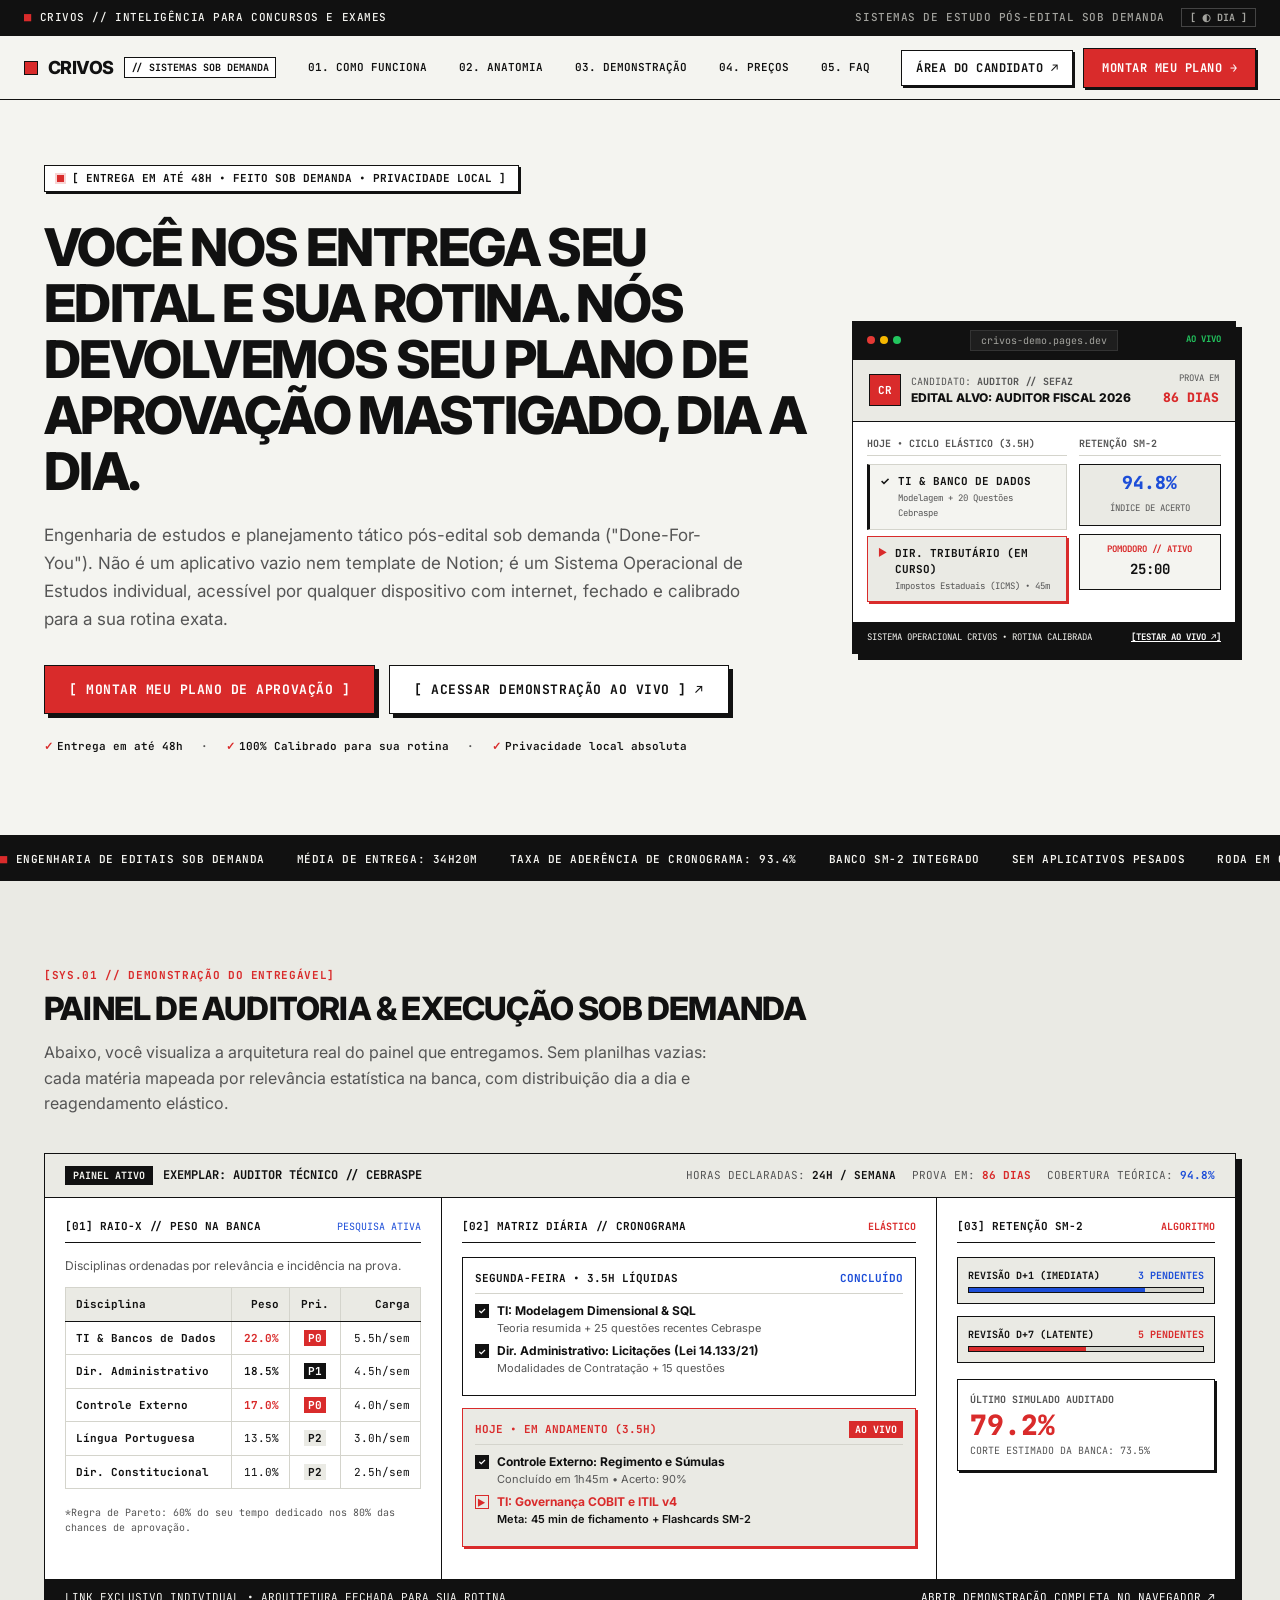
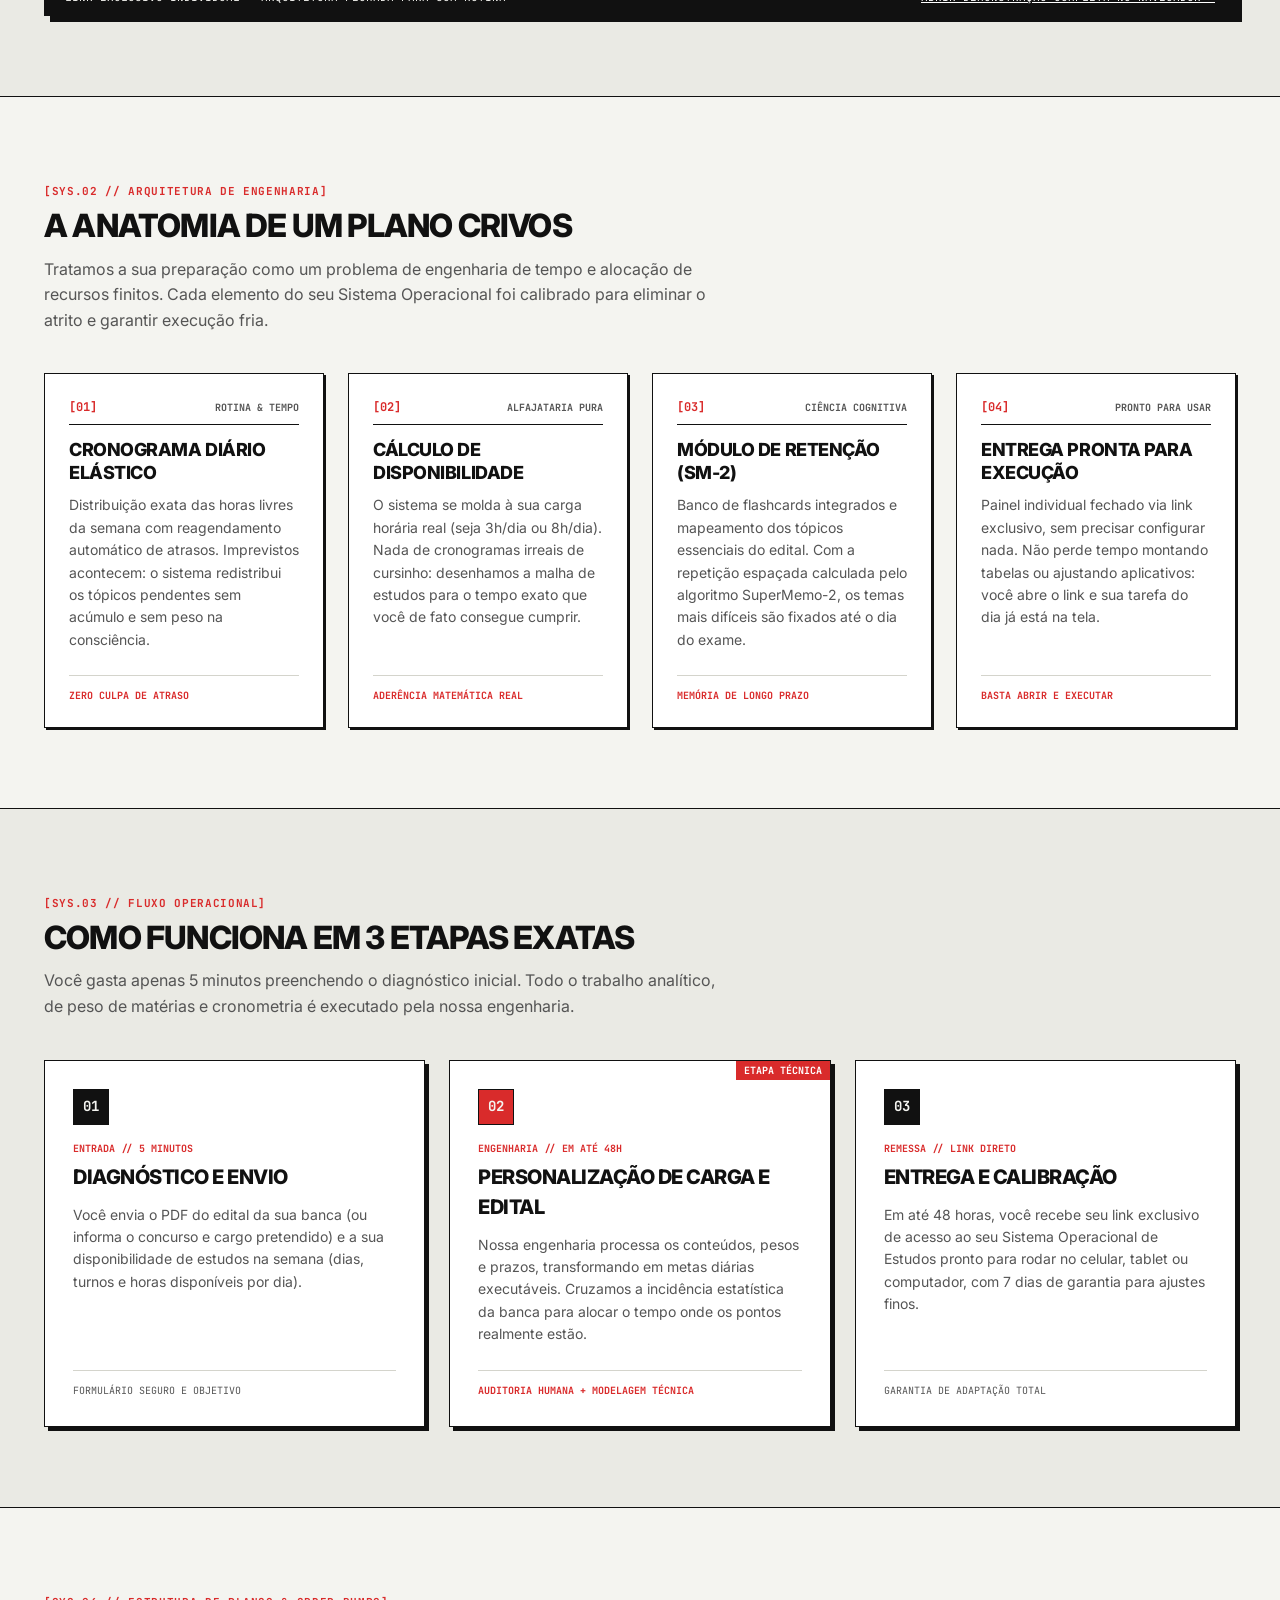
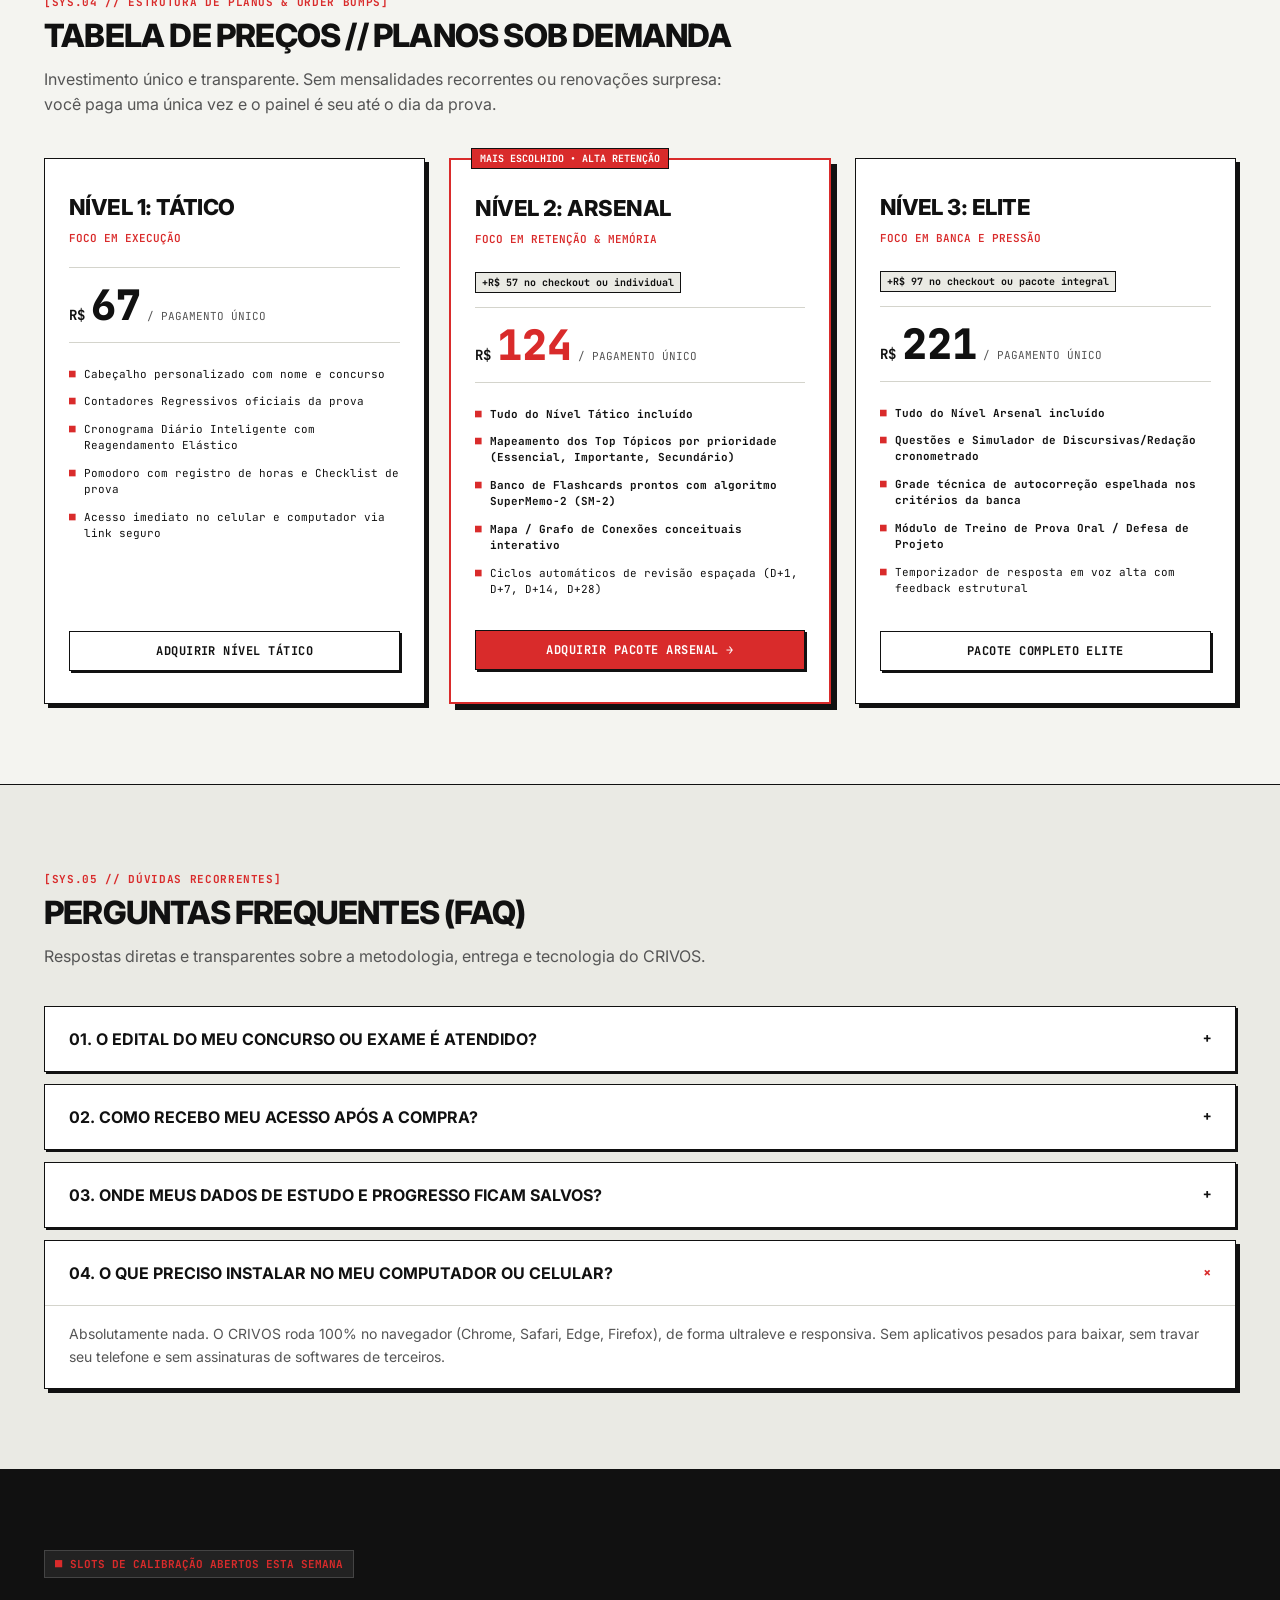
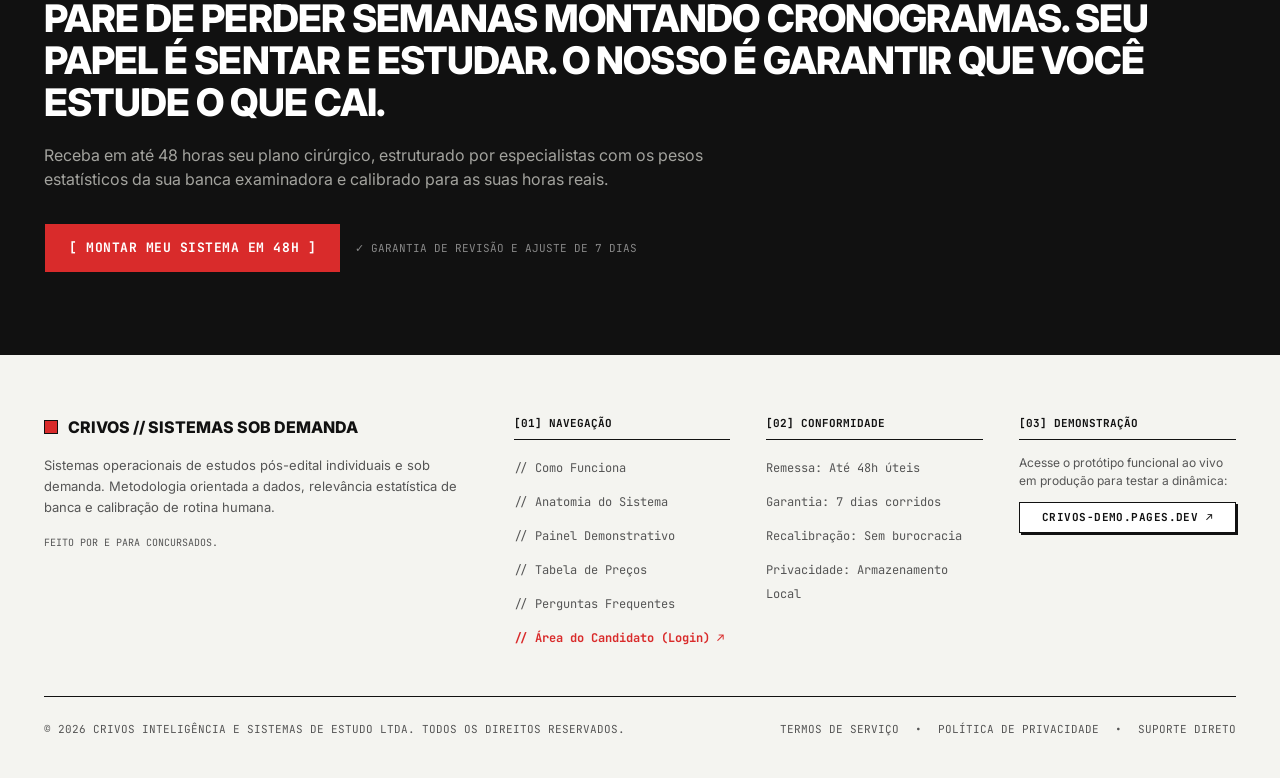
==== index_v01.html @ 557f5275 "feat(landing): promover nova landing page (teste.html) para index.html e arquivar versao anterior co" ====
<!DOCTYPE html>
<html lang="pt-BR">
<head>
  <meta charset="utf-8">
  <meta name="viewport" content="width=device-width, initial-scale=1.0">
  <title>CRIVOS // Sistemas de Estudo Sob Demanda</title>
  <meta name="description" content="Engenharia de estudos e planejamento tático pós-edital sob demanda (Done-For-You). Receba seu Sistema Operacional de Estudos calibrado para a sua rotina em até 48h.">
  
  <!-- Favicon -->
  <link rel="icon" href="data:image/svg+xml,<svg xmlns='http://www.w3.org/2000/svg' viewBox='0 0 100 100'><rect width='100' height='100' fill='%23D92B2B'/></svg>">

  <!-- Google Fonts: Inter & JetBrains Mono -->
  <link rel="preconnect" href="https://fonts.googleapis.com">
  <link rel="preconnect" href="https://fonts.gstatic.com" crossorigin>
  <link href="https://fonts.googleapis.com/css2?family=Inter:wght@400;500;600;700;800&family=JetBrains+Mono:wght@400;500;600;700;800&display=swap" rel="stylesheet">

    <script>
    (function() {
      try {
        var t = localStorage.getItem('crivos_web_theme');
        if (t === 'dark' || (!t && window.matchMedia && window.matchMedia('(prefers-color-scheme: dark)').matches)) {
          document.documentElement.setAttribute('data-theme', 'dark');
        }
      } catch(e) {}
    })();
  </script>
  <!-- Estilos Oficiais CRIVOS (Editorial Suíço / Brutalista) -->
  <link rel="stylesheet" href="style.css">
</head>
<body>

  <!-- ======================================================== -->
  <!-- A. TOPBAR INSTITUCIONAL                                 -->
  <!-- ======================================================== -->
  <header class="crivos-topbar">
    <div class="crivos-topbar-left">
      <span class="sq-red">■</span> CRIVOS // INTELIGÊNCIA PARA CONCURSOS E EXAMES
    </div>
    <div class="crivos-topbar-right">
      <span>SISTEMAS DE ESTUDO PÓS-EDITAL SOB DEMANDA</span>
      <button type="button" id="theme-toggle-btn" class="theme-toggle-btn" title="Alternar Modo Escuro">[ ◐ DIA ]</button>
    </div>
  </header>

  <!-- NAVEGAÇÃO PRINCIPAL -->
  <nav class="main-nav">
    <a href="#" class="nav-brand">
      <div class="nav-brand-logo"></div>
      <span class="nav-brand-text">CRIVOS</span>
      <span class="nav-brand-badge">// SISTEMAS SOB DEMANDA</span>
    </a>

    <div class="nav-links">
      <a href="#como-funciona" class="nav-link">01. Como Funciona</a>
      <a href="#anatomia" class="nav-link">02. Anatomia</a>
      <a href="#demonstracao" class="nav-link">03. Demonstração</a>
      <a href="#precos" class="nav-link">04. Preços</a>
      <a href="#faq" class="nav-link">05. FAQ</a>
    </div>

    <div class="nav-actions">
      <a href="/login.html" class="btn btn-outline" style="font-size:12px;padding:8px 14px;border-color:var(--border-color);font-weight:700;">Área do Candidato ↗</a>
      <a href="#precos" class="btn btn-primary">Montar Meu Plano →</a>
      <button type="button" id="mobile-menu-btn" class="mobile-menu-btn" aria-label="Menu de Navegação">☰ MENU</button>
    </div>
  </nav>

  <!-- DRAWER MOBILE DE NAVEGAÇÃO -->
  <div id="mobile-nav-drawer" class="mobile-nav-drawer">
    <a href="#como-funciona" class="mobile-nav-link">01. Como Funciona</a>
    <a href="#anatomia" class="mobile-nav-link">02. Anatomia do Plano</a>
    <a href="#demonstracao" class="mobile-nav-link">03. Demonstração Ao Vivo</a>
    <a href="#precos" class="mobile-nav-link">04. Tabela de Preços</a>
    <a href="#faq" class="mobile-nav-link">05. Perguntas Frequentes (FAQ)</a>
    <a href="/login.html" class="btn btn-outline" style="width:100%;margin-top:10px;text-align:center;font-weight:700;">ÁREA DO CANDIDATO ↗</a>
    <a href="#precos" class="btn btn-primary" style="width:100%;margin-top:8px;">Montar Meu Plano →</a>
  </div>

  <!-- ======================================================== -->
  <!-- B. HERO SECTION (A GRANDE PROMESSA)                      -->
  <!-- ======================================================== -->
  <section class="hero-section">
    <div class="container">
      <div class="hero-badge">
        <span class="pulse-dot"></span>
        <span>[ ENTREGA EM ATÉ 48H • FEITO SOB DEMANDA • PRIVACIDADE LOCAL ]</span>
      </div>

      <div class="hero-grid">
        <div>
          <h1 class="hero-headline">
            VOCÊ NOS ENTREGA SEU EDITAL E SUA ROTINA. NÓS DEVOLVEMOS SEU PLANO DE APROVAÇÃO MASTIGADO, DIA A DIA.
          </h1>

          <p class="hero-subhead">
            Engenharia de estudos e planejamento tático pós-edital sob demanda ("Done-For-You"). Não é um aplicativo vazio nem template de Notion; é um Sistema Operacional de Estudos individual, acessível por qualquer dispositivo com internet, fechado e calibrado para a sua rotina exata.
          </p>

          <div class="hero-cta-group">
            <a href="#precos" class="btn btn-primary btn-lg">
              [ MONTAR MEU PLANO DE APROVAÇÃO ]
            </a>
            <a href="https://crivos-demo.pages.dev" target="_blank" rel="noopener noreferrer" class="btn btn-outline btn-lg">
              [ ACESSAR DEMONSTRAÇÃO AO VIVO ] ↗
            </a>
          </div>

          <div class="hero-guarantees">
            <div class="hero-guarantee-item">
              <span>✓</span> Entrega em até 48h
            </div>
            <span>·</span>
            <div class="hero-guarantee-item">
              <span>✓</span> 100% Calibrado para sua rotina
            </div>
            <span>·</span>
            <div class="hero-guarantee-item">
              <span>✓</span> Privacidade local absoluta
            </div>
          </div>
        </div>

        <!-- Asset Visual: Print / Mockup Interativo do Painel com Animação Flutuante -->
        <div class="hero-mockup-wrapper">
          <div class="hero-mockup-frame">
            <div class="mockup-window-header">
              <div class="mockup-window-dots">
                <span class="mockup-dot"></span>
                <span class="mockup-dot"></span>
                <span class="mockup-dot"></span>
              </div>
              <div class="mockup-window-url">crivos-demo.pages.dev</div>
              <div class="mockup-live-tag">AO VIVO</div>
            </div>

            <div class="mockup-header-strip">
              <div class="mockup-user-info">
                <div class="mockup-avatar">CR</div>
                <div>
                  <div class="mockup-cand-label">CANDIDATO: <b>AUDITOR // SEFAZ</b></div>
                  <div class="mockup-plan-name">EDITAL ALVO: AUDITOR FISCAL 2026</div>
                </div>
              </div>
              <div class="mockup-countdown-pill">
                <span class="mockup-cd-txt">PROVA EM</span>
                <span class="mockup-cd-num">86 DIAS</span>
              </div>
            </div>

            <div class="mockup-body-grid">
              <div class="mockup-body-left">
                <div class="mockup-widget-title">HOJE • CICLO ELÁSTICO (3.5H)</div>
                <div class="mockup-task-item done">
                  <span class="mockup-check">✓</span>
                  <div class="mockup-task-text">
                    <b>TI &amp; BANCO DE DADOS</b>
                    <span>Modelagem + 20 Questões Cebraspe</span>
                  </div>
                </div>
                <div class="mockup-task-item current">
                  <span class="mockup-play">►</span>
                  <div class="mockup-task-text">
                    <b>DIR. TRIBUTÁRIO (EM CURSO)</b>
                    <span>Impostos Estaduais (ICMS) • 45m</span>
                  </div>
                </div>
              </div>

              <div class="mockup-body-right">
                <div class="mockup-widget-title">RETENÇÃO SM-2</div>
                <div class="mockup-stat-box">
                  <span class="mockup-stat-val">94.8%</span>
                  <span class="mockup-stat-lbl">ÍNDICE DE ACERTO</span>
                </div>
                <div class="mockup-pomo-box">
                  <span>POMODORO // ATIVO</span>
                  <b>25:00</b>
                </div>
              </div>
            </div>

            <div class="mockup-footer-strip">
              <span>SISTEMA OPERACIONAL CRIVOS • ROTINA CALIBRADA</span>
              <a href="https://crivos-demo.pages.dev" target="_blank" rel="noopener noreferrer" class="mockup-open-btn">[TESTAR AO VIVO ↗]</a>
            </div>
          </div>
        </div>
      </div>
    </div>
  </section>

  <!-- LIVE TICKER TÉCNICO -->
  <div class="ticker-banner">
    <div class="ticker-track">
      <div class="ticker-item"><span class="sq-red">■</span> ENGENHARIA DE EDITAIS SOB DEMANDA</div>
      <div class="ticker-item">MÉDIA DE ENTREGA: 34H20M</div>
      <div class="ticker-item">TAXA DE ADERÊNCIA DE CRONOGRAMA: 93.4%</div>
      <div class="ticker-item">BANCO SM-2 INTEGRADO</div>
      <div class="ticker-item">SEM APLICATIVOS PESADOS</div>
      <div class="ticker-item">RODA EM QUALQUER CELULAR OU PC</div>
      <div class="ticker-item"><span class="sq-red">■</span> PRIVACIDADE LOCAL ABSOLUTA</div>
      <div class="ticker-item">CALIBRAÇÃO ATIVA: CEBRASPE // FGV // FCC // VUNESP // VESTIBULARES // PÓS-GRADUAÇÃO</div>
      <!-- Repetição contínua para o loop linear do ticker -->
      <div class="ticker-item"><span class="sq-red">■</span> ENGENHARIA DE EDITAIS SOB DEMANDA</div>
      <div class="ticker-item">MÉDIA DE ENTREGA: 34H20M</div>
      <div class="ticker-item">TAXA DE ADERÊNCIA DE CRONOGRAMA: 93.4%</div>
      <div class="ticker-item">BANCO SM-2 INTEGRADO</div>
      <div class="ticker-item">SEM APLICATIVOS PESADOS</div>
      <div class="ticker-item">RODA EM QUALQUER CELULAR OU PC</div>
    </div>
  </div>

  <!-- ======================================================== -->
  <!-- DEMONSTRAÇÃO DO ENTREGÁVEL INTERATIVO                    -->
  <!-- ======================================================== -->
  <section class="section section-alt" id="demonstracao">
    <div class="container">
      <div class="section-meta">[SYS.01 // DEMONSTRAÇÃO DO ENTREGÁVEL]</div>
      <h2 class="section-title">PAINEL DE AUDITORIA &amp; EXECUÇÃO SOB DEMANDA</h2>
      <p class="section-desc">
        Abaixo, você visualiza a arquitetura real do painel que entregamos. Sem planilhas vazias: cada matéria mapeada por relevância estatística na banca, com distribuição dia a dia e reagendamento elástico.
      </p>

      <div class="demo-canvas">
        <div class="demo-topbar">
          <div class="demo-title-group">
            <span class="demo-badge">PAINEL ATIVO</span>
            <span class="demo-target">EXEMPLAR: AUDITOR TÉCNICO // CEBRASPE</span>
          </div>

          <div class="demo-metrics">
            <div class="demo-metric-item">
              <span>HORAS DECLARADAS:</span> <strong>24H / SEMANA</strong>
            </div>
            <div class="demo-metric-item">
              <span>PROVA EM:</span> <strong style="color:var(--crivos-red);">86 DIAS</strong>
            </div>
            <div class="demo-metric-item">
              <span>COBERTURA TEÓRICA:</span> <strong style="color:var(--crivos-blue);">94.8%</strong>
            </div>
          </div>
        </div>

        <div class="demo-columns">
          <!-- Coluna 1: Raio-X por Peso -->
          <div class="demo-col">
            <div class="demo-col-header">
              <span class="demo-col-title">[01] RAIO-X // PESO NA BANCA</span>
              <span style="font-family:'JetBrains Mono',monospace;font-size:10px;color:var(--crivos-blue);">PESQUISA ATIVA</span>
            </div>
            <p style="font-size:12px;margin-bottom:12px;">Disciplinas ordenadas por relevância e incidência na prova.</p>

            <div class="demo-table-wrapper"><table class="demo-table">
              <thead>
                <tr>
                  <th>Disciplina</th>
                  <th style="text-align:right;">Peso</th>
                  <th style="text-align:center;">Pri.</th>
                  <th style="text-align:right;">Carga</th>
                </tr>
              </thead>
              <tbody>
                <tr>
                  <td><b>TI &amp; Bancos de Dados</b></td>
                  <td style="text-align:right;color:var(--crivos-red);font-weight:700;">22.0%</td>
                  <td style="text-align:center;"><span class="tag-p0">P0</span></td>
                  <td style="text-align:right;">5.5h/sem</td>
                </tr>
                <tr>
                  <td><b>Dir. Administrativo</b></td>
                  <td style="text-align:right;font-weight:600;">18.5%</td>
                  <td style="text-align:center;"><span class="tag-p1">P1</span></td>
                  <td style="text-align:right;">4.5h/sem</td>
                </tr>
                <tr>
                  <td><b>Controle Externo</b></td>
                  <td style="text-align:right;color:var(--crivos-red);font-weight:700;">17.0%</td>
                  <td style="text-align:center;"><span class="tag-p0">P0</span></td>
                  <td style="text-align:right;">4.0h/sem</td>
                </tr>
                <tr>
                  <td><b>Língua Portuguesa</b></td>
                  <td style="text-align:right;">13.5%</td>
                  <td style="text-align:center;"><span class="tag-p2">P2</span></td>
                  <td style="text-align:right;">3.0h/sem</td>
                </tr>
                <tr>
                  <td><b>Dir. Constitucional</b></td>
                  <td style="text-align:right;">11.0%</td>
                  <td style="text-align:center;"><span class="tag-p2">P2</span></td>
                  <td style="text-align:right;">2.5h/sem</td>
                </tr>
              </tbody>
            </table></div>

            <div style="font-family:'JetBrains Mono',monospace;font-size:10px;color:var(--ink-muted);">
              *Regra de Pareto: 60% do seu tempo dedicado nos 80% das chances de aprovação.
            </div>
          </div>

          <!-- Coluna 2: Cronograma Diário -->
          <div class="demo-col">
            <div class="demo-col-header">
              <span class="demo-col-title">[02] MATRIZ DIÁRIA // CRONOGRAMA</span>
              <span style="font-family:'JetBrains Mono',monospace;font-size:10px;color:var(--crivos-red);font-weight:700;">ELÁSTICO</span>
            </div>

            <!-- Dia 1 -->
            <div class="demo-day-card">
              <div class="demo-day-head">
                <span>SEGUNDA-FEIRA • 3.5H LÍQUIDAS</span>
                <span style="color:var(--crivos-blue);">CONCLUÍDO</span>
              </div>
              <div class="demo-task-row">
                <div class="demo-task-box done">✓</div>
                <div>
                  <strong>TI: Modelagem Dimensional &amp; SQL</strong>
                  <div style="color:var(--ink-muted);font-size:11px;">Teoria resumida + 25 questões recentes Cebraspe</div>
                </div>
              </div>
              <div class="demo-task-row">
                <div class="demo-task-box done">✓</div>
                <div>
                  <strong>Dir. Administrativo: Licitações (Lei 14.133/21)</strong>
                  <div style="color:var(--ink-muted);font-size:11px;">Modalidades de Contratação + 15 questões</div>
                </div>
              </div>
            </div>

            <!-- Dia 2 (Ativo) -->
            <div class="demo-day-card active">
              <div class="demo-day-head">
                <span style="color:var(--crivos-red);">HOJE • EM ANDAMENTO (3.5H)</span>
                <span style="background:var(--crivos-red);color:#FFF;padding:1px 6px;font-size:10px;">AO VIVO</span>
              </div>
              <div class="demo-task-row">
                <div class="demo-task-box done">✓</div>
                <div>
                  <strong>Controle Externo: Regimento e Súmulas</strong>
                  <div style="color:var(--ink-muted);font-size:11px;">Concluído em 1h45m • Acerto: 90%</div>
                </div>
              </div>
              <div class="demo-task-row">
                <div class="demo-task-box" style="border-color:var(--crivos-red);color:var(--crivos-red);">►</div>
                <div>
                  <strong style="color:var(--crivos-red);">TI: Governança COBIT e ITIL v4</strong>
                  <div style="color:var(--ink-primary);font-size:11px;font-weight:600;">Meta: 45 min de fichamento + Flashcards SM-2</div>
                </div>
              </div>
            </div>
          </div>

          <!-- Coluna 3: Retenção e Algoritmo SM-2 -->
          <div class="demo-col">
            <div class="demo-col-header">
              <span class="demo-col-title">[03] RETENÇÃO SM-2</span>
              <span style="font-family:'JetBrains Mono',monospace;font-size:10px;color:var(--crivos-red);font-weight:700;">ALGORITMO</span>
            </div>

            <div style="display:flex;flex-direction:column;gap:12px;margin-bottom:16px;">
              <div style="border:1px solid var(--border-color);padding:10px;background:var(--bg-subtle);">
                <div style="display:flex;justify-content:space-between;font-family:'JetBrains Mono',monospace;font-size:10px;font-weight:700;margin-bottom:4px;">
                  <span>REVISÃO D+1 (IMEDIATA)</span>
                  <span style="color:var(--crivos-blue);">3 PENDENTES</span>
                </div>
                <div class="demo-progress-track">
                  <div style="width:75%;height:100%;background:var(--crivos-blue);"></div>
                </div>
              </div>

              <div style="border:1px solid var(--border-color);padding:10px;background:var(--bg-subtle);">
                <div style="display:flex;justify-content:space-between;font-family:'JetBrains Mono',monospace;font-size:10px;font-weight:700;margin-bottom:4px;">
                  <span>REVISÃO D+7 (LATENTE)</span>
                  <span style="color:var(--crivos-red);">5 PENDENTES</span>
                </div>
                <div class="demo-progress-track">
                  <div style="width:50%;height:100%;background:var(--crivos-red);"></div>
                </div>
              </div>
            </div>

            <div style="border:1px solid var(--border-color);padding:12px;background:var(--bg-card);box-shadow:var(--shadow-hard);">
              <div style="font-family:'JetBrains Mono',monospace;font-size:10px;font-weight:700;color:var(--ink-muted);margin-bottom:4px;">ÚLTIMO SIMULADO AUDITADO</div>
              <div style="font-family:'JetBrains Mono',monospace;font-size:28px;font-weight:800;color:var(--crivos-red);line-height:1;">79.2%</div>
              <div style="font-family:'JetBrains Mono',monospace;font-size:10px;color:var(--ink-muted);margin-top:4px;">CORTE ESTIMADO DA BANCA: 73.5%</div>
            </div>
          </div>
        </div>

        <div style="background:var(--bg-dark);color:var(--ink-inverted);padding:10px 20px;font-family:'JetBrains Mono',monospace;font-size:11px;display:flex;justify-content:space-between;align-items:center;">
          <span>LINK EXCLUSIVO INDIVIDUAL • ARQUITETURA FECHADA PARA SUA ROTINA</span>
          <a href="https://crivos-demo.pages.dev" target="_blank" rel="noopener noreferrer" style="color:#FFF;text-decoration:underline;">ABRIR DEMONSTRAÇÃO COMPLETA NO NAVEGADOR ↗</a>
        </div>
      </div>
    </div>
  </section>

  <!-- ======================================================== -->
  <!-- C. SEÇÃO: "A ANATOMIA DE UM PLANO CRIVOS" (4 CARDS)        -->
  <!-- ======================================================== -->
  <section class="section" id="anatomia">
    <div class="container">
      <div class="section-meta">[SYS.02 // ARQUITETURA DE ENGENHARIA]</div>
      <h2 class="section-title">A ANATOMIA DE UM PLANO CRIVOS</h2>
      <p class="section-desc">
        Tratamos a sua preparação como um problema de engenharia de tempo e alocação de recursos finitos. Cada elemento do seu Sistema Operacional foi calibrado para eliminar o atrito e garantir execução fria.
      </p>

      <div class="anatomy-grid">
        <!-- Card 1 -->
        <div class="anatomy-card">
          <div>
            <div style="display:flex;justify-content:space-between;align-items:center;border-bottom:1px solid var(--border-color);padding-bottom:8px;">
              <span class="card-num">[01]</span>
              <span class="card-tag">ROTINA &amp; TEMPO</span>
            </div>
            <h3 class="card-title">CRONOGRAMA DIÁRIO ELÁSTICO</h3>
            <p class="card-desc">
              Distribuição exata das horas livres da semana com reagendamento automático de atrasos. Imprevistos acontecem: o sistema redistribui os tópicos pendentes sem acúmulo e sem peso na consciência.
            </p>
          </div>
          <div class="card-badge-bottom">ZERO CULPA DE ATRASO</div>
        </div>

        <!-- Card 2 -->
        <div class="anatomy-card">
          <div>
            <div style="display:flex;justify-content:space-between;align-items:center;border-bottom:1px solid var(--border-color);padding-bottom:8px;">
              <span class="card-num">[02]</span>
              <span class="card-tag">ALFAJATARIA PURA</span>
            </div>
            <h3 class="card-title">CÁLCULO DE DISPONIBILIDADE</h3>
            <p class="card-desc">
              O sistema se molda à sua carga horária real (seja 3h/dia ou 8h/dia). Nada de cronogramas irreais de cursinho: desenhamos a malha de estudos para o tempo exato que você de fato consegue cumprir.
            </p>
          </div>
          <div class="card-badge-bottom">ADERÊNCIA MATEMÁTICA REAL</div>
        </div>

        <!-- Card 3 -->
        <div class="anatomy-card">
          <div>
            <div style="display:flex;justify-content:space-between;align-items:center;border-bottom:1px solid var(--border-color);padding-bottom:8px;">
              <span class="card-num">[03]</span>
              <span class="card-tag">CIÊNCIA COGNITIVA</span>
            </div>
            <h3 class="card-title">MÓDULO DE RETENÇÃO (SM-2)</h3>
            <p class="card-desc">
              Banco de flashcards integrados e mapeamento dos tópicos essenciais do edital. Com a repetição espaçada calculada pelo algoritmo SuperMemo-2, os temas mais difíceis são fixados até o dia do exame.
            </p>
          </div>
          <div class="card-badge-bottom">MEMÓRIA DE LONGO PRAZO</div>
        </div>

        <!-- Card 4 -->
        <div class="anatomy-card">
          <div>
            <div style="display:flex;justify-content:space-between;align-items:center;border-bottom:1px solid var(--border-color);padding-bottom:8px;">
              <span class="card-num">[04]</span>
              <span class="card-tag">PRONTO PARA USAR</span>
            </div>
            <h3 class="card-title">ENTREGA PRONTA PARA EXECUÇÃO</h3>
            <p class="card-desc">
              Painel individual fechado via link exclusivo, sem precisar configurar nada. Não perde tempo montando tabelas ou ajustando aplicativos: você abre o link e sua tarefa do dia já está na tela.
            </p>
          </div>
          <div class="card-badge-bottom">BASTA ABRIR E EXECUTAR</div>
        </div>
      </div>
    </div>
  </section>

  <!-- ======================================================== -->
  <!-- D. SEÇÃO: "COMO FUNCIONA EM 3 ETAPAS EXATAS"              -->
  <!-- ======================================================== -->
  <section class="section section-alt" id="como-funciona">
    <div class="container">
      <div class="section-meta">[SYS.03 // FLUXO OPERACIONAL]</div>
      <h2 class="section-title">COMO FUNCIONA EM 3 ETAPAS EXATAS</h2>
      <p class="section-desc">
        Você gasta apenas 5 minutos preenchendo o diagnóstico inicial. Todo o trabalho analítico, de peso de matérias e cronometria é executado pela nossa engenharia.
      </p>

      <div class="steps-grid">
        <!-- Passo 1 -->
        <div class="step-card">
          <div>
            <div class="step-num-badge">01</div>
            <span class="step-subtag">ENTRADA // 5 MINUTOS</span>
            <h3 class="step-title">DIAGNÓSTICO E ENVIO</h3>
            <p class="step-desc">
              Você envia o PDF do edital da sua banca (ou informa o concurso e cargo pretendido) e a sua disponibilidade de estudos na semana (dias, turnos e horas disponíveis por dia).
            </p>
          </div>
          <div class="step-footer-meta">FORMULÁRIO SEGURO E OBJETIVO</div>
        </div>

        <!-- Passo 2 -->
        <div class="step-card highlight">
          <div style="position:absolute;top:0;right:0;background:var(--crivos-red);color:#FFF;font-family:'JetBrains Mono',monospace;font-size:10px;font-weight:700;padding:2px 8px;text-transform:uppercase;">
            ETAPA TÉCNICA
          </div>
          <div>
            <div class="step-num-badge">02</div>
            <span class="step-subtag">ENGENHARIA // EM ATÉ 48H</span>
            <h3 class="step-title">PERSONALIZAÇÃO DE CARGA E EDITAL</h3>
            <p class="step-desc">
              Nossa engenharia processa os conteúdos, pesos e prazos, transformando em metas diárias executáveis. Cruzamos a incidência estatística da banca para alocar o tempo onde os pontos realmente estão.
            </p>
          </div>
          <div class="step-footer-meta" style="color:var(--crivos-red);font-weight:700;">AUDITORIA HUMANA + MODELAGEM TÉCNICA</div>
        </div>

        <!-- Passo 3 -->
        <div class="step-card">
          <div>
            <div class="step-num-badge">03</div>
            <span class="step-subtag">REMESSA // LINK DIRETO</span>
            <h3 class="step-title">ENTREGA E CALIBRAÇÃO</h3>
            <p class="step-desc">
              Em até 48 horas, você recebe seu link exclusivo de acesso ao seu Sistema Operacional de Estudos pronto para rodar no celular, tablet ou computador, com 7 dias de garantia para ajustes finos.
            </p>
          </div>
          <div class="step-footer-meta">GARANTIA DE ADAPTAÇÃO TOTAL</div>
        </div>
      </div>
    </div>
  </section>

  <!-- ======================================================== -->
  <!-- E. TABELA DE PREÇOS E CHECKOUT (ESCADA DE VALOR)          -->
  <!-- ======================================================== -->
  <section class="section" id="precos">
    <div class="container">
      <div class="section-meta">[SYS.04 // ESTRUTURA DE PLANOS &amp; ORDER BUMPS]</div>
      <h2 class="section-title">TABELA DE PREÇOS // PLANOS SOB DEMANDA</h2>
      <p class="section-desc">
        Investimento único e transparente. Sem mensalidades recorrentes ou renovações surpresa: você paga uma única vez e o painel é seu até o dia da prova.
      </p>

      <div class="pricing-grid">
        <!-- NÍVEL 1: TÁTICO -->
        <div class="price-card">
          <div>
            
            <h3 class="price-title">NÍVEL 1: TÁTICO</h3>
            <div class="price-focus">FOCO EM EXECUÇÃO</div>

            <div class="price-box">
              <span class="price-currency">R$</span>
              <span class="price-amount">67</span>
              <span class="price-terms">/ PAGAMENTO ÚNICO</span>
            </div>

            <ul class="price-features">
              <li class="price-feature-item">
                <span class="price-check">■</span>
                <span>Cabeçalho personalizado com nome e concurso</span>
              </li>
              <li class="price-feature-item">
                <span class="price-check">■</span>
                <span>Contadores Regressivos oficiais da prova</span>
              </li>
              <li class="price-feature-item">
                <span class="price-check">■</span>
                <span>Cronograma Diário Inteligente com Reagendamento Elástico</span>
              </li>
              <li class="price-feature-item">
                <span class="price-check">■</span>
                <span>Pomodoro com registro de horas e Checklist de prova</span>
              </li>
              <li class="price-feature-item">
                <span class="price-check">■</span>
                <span>Acesso imediato no celular e computador via link seguro</span>
              </li>
            </ul>
          </div>

          <div>
            <a href="/payment.html?produto=tatico" target="_blank" rel="noopener noreferrer" class="btn btn-outline" style="width:100%;">
              ADQUIRIR NÍVEL TÁTICO
            </a>
          </div>
        </div>

        <!-- NÍVEL 2: ARSENAL (ORDER BUMP 1 - DESTACADO) -->
        <div class="price-card featured">
          <div class="price-card-tag">MAIS ESCOLHIDO • ALTA RETENÇÃO</div>
          <div>
            
            <h3 class="price-title">NÍVEL 2: ARSENAL</h3>
            <div class="price-focus">FOCO EM RETENÇÃO &amp; MEMÓRIA</div>

            <div class="bump-badge">+R$ 57 no checkout ou individual</div>

            <div class="price-box">
              <span class="price-currency">R$</span>
              <span class="price-amount">124</span>
              <span class="price-terms">/ PAGAMENTO ÚNICO</span>
            </div>

            <ul class="price-features">
              <li class="price-feature-item highlight">
                <span class="price-check">■</span>
                <span>Tudo do Nível Tático incluído</span>
              </li>
              <li class="price-feature-item highlight">
                <span class="price-check">■</span>
                <span>Mapeamento dos Top Tópicos por prioridade (Essencial, Importante, Secundário)</span>
              </li>
              <li class="price-feature-item highlight">
                <span class="price-check">■</span>
                <span>Banco de Flashcards prontos com algoritmo SuperMemo-2 (SM-2)</span>
              </li>
              <li class="price-feature-item highlight">
                <span class="price-check">■</span>
                <span>Mapa / Grafo de Conexões conceituais interativo</span>
              </li>
              <li class="price-feature-item">
                <span class="price-check">■</span>
                <span>Ciclos automáticos de revisão espaçada (D+1, D+7, D+14, D+28)</span>
              </li>
            </ul>
          </div>

          <div>
            <a href="/payment.html?produto=arsenal" target="_blank" rel="noopener noreferrer" class="btn btn-primary" style="width:100%;">
              ADQUIRIR PACOTE ARSENAL →
            </a>
          </div>
        </div>

        <!-- NÍVEL 3: ELITE (ORDER BUMP 2) -->
        <div class="price-card">
          <div>
            
            <h3 class="price-title">NÍVEL 3: ELITE</h3>
            <div class="price-focus">FOCO EM BANCA E PRESSÃO</div>

            <div class="bump-badge">+R$ 97 no checkout ou pacote integral</div>

            <div class="price-box">
              <span class="price-currency">R$</span>
              <span class="price-amount">221</span>
              <span class="price-terms">/ PAGAMENTO ÚNICO</span>
            </div>

            <ul class="price-features">
              <li class="price-feature-item highlight">
                <span class="price-check">■</span>
                <span>Tudo do Nível Arsenal incluído</span>
              </li>
              <li class="price-feature-item highlight">
                <span class="price-check">■</span>
                <span>Questões e Simulador de Discursivas/Redação cronometrado</span>
              </li>
              <li class="price-feature-item highlight">
                <span class="price-check">■</span>
                <span>Grade técnica de autocorreção espelhada nos critérios da banca</span>
              </li>
              <li class="price-feature-item highlight">
                <span class="price-check">■</span>
                <span>Módulo de Treino de Prova Oral / Defesa de Projeto</span>
              </li>
              <li class="price-feature-item">
                <span class="price-check">■</span>
                <span>Temporizador de resposta em voz alta com feedback estrutural</span>
              </li>
            </ul>
          </div>

          <div>
            <a href="/payment.html?produto=elite" target="_blank" rel="noopener noreferrer" class="btn btn-outline" style="width:100%;">
              PACOTE COMPLETO ELITE
            </a>
          </div>
        </div>
      </div>
    </div>
  </section>

  <!-- ======================================================== -->
  <!-- F. SEÇÃO FAQ (PERGUNTAS FREQUENTES)                      -->
  <!-- ======================================================== -->
  <section class="section section-alt" id="faq">
    <div class="container">
      <div class="section-meta">[SYS.05 // DÚVIDAS RECORRENTES]</div>
      <h2 class="section-title">PERGUNTAS FREQUENTES (FAQ)</h2>
      <p class="section-desc">
        Respostas diretas e transparentes sobre a metodologia, entrega e tecnologia do CRIVOS.
      </p>

      <div class="faq-list">
        <!-- FAQ 1 -->
        <details class="faq-item">
          <summary class="faq-question">
            <span>01. O EDITAL DO MEU CONCURSO OU EXAME É ATENDIDO?</span>
            <span class="faq-icon">+</span>
          </summary>
          <div class="faq-answer">
            Sim. Cobrimos concursos públicos de todas as esferas (federais, estaduais e municipais), exames de conselhos de classe profissionais (OAB, CFC, CRM), ENEM, vestibulares de alta densidade (Medicina, ITA, IME), exames ANPEC e ANPAD, além de seleções acadêmicas de pós-graduação (Mestrado e Doutorado em universidades públicas). Nossa equipe de engenharia analisa a ementa de qualquer edital publicado ou histórico recente.
          </div>
        </details>

        <!-- FAQ 2 -->
        <details class="faq-item">
          <summary class="faq-question">
            <span>02. COMO RECEBO MEU ACESSO APÓS A COMPRA?</span>
            <span class="faq-icon">+</span>
          </summary>
          <div class="faq-answer">
            Em até 48 horas após você enviar o PDF do edital e sua disponibilidade semanal de horários através do nosso formulário seguro, você receberá no seu e-mail e WhatsApp o link individual exclusivo de acesso ao seu Sistema Operacional de Estudos CRIVOS, completamente configurado e pronto para rodar.
          </div>
        </details>

        <!-- FAQ 3 -->
        <details class="faq-item">
          <summary class="faq-question">
            <span>03. ONDE MEUS DADOS DE ESTUDO E PROGRESSO FICAM SALVOS?</span>
            <span class="faq-icon">+</span>
          </summary>
          <div class="faq-answer">
            No seu próprio aparelho via armazenamento local seguro (Local Storage nativo com criptografia de sessão), garantindo privacidade absoluta e velocidade instantânea de carregamento, mesmo em conexões lentas ou instáveis. Você também pode exportar e sincronizar seu histórico sempre que desejar.
          </div>
        </details>

        <!-- FAQ 4 -->
        <details class="faq-item" open="">
          <summary class="faq-question">
            <span>04. O QUE PRECISO INSTALAR NO MEU COMPUTADOR OU CELULAR?</span>
            <span class="faq-icon">+</span>
          </summary>
          <div class="faq-answer">
            Absolutamente nada. O CRIVOS roda 100% no navegador (Chrome, Safari, Edge, Firefox), de forma ultraleve e responsiva. Sem aplicativos pesados para baixar, sem travar seu telefone e sem assinaturas de softwares de terceiros.
          </div>
        </details>
      </div>
    </div>
  </section>

  <!-- ======================================================== -->
  <!-- BANNER FINAL DE CONVERSÃO TÉCNICA                        -->
  <!-- ======================================================== -->
  <section class="final-cta-section">
    <div class="container">
      <div style="display:inline-flex;align-items:center;gap:8px;background:#222;border:1px solid #444;padding:4px 10px;font-family:'JetBrains Mono',monospace;font-size:11px;font-weight:700;color:var(--crivos-red);margin-bottom:20px;">
        <span class="sq-red">■</span> SLOTS DE CALIBRAÇÃO ABERTOS ESTA SEMANA
      </div>
      <h2>
        PARE DE PERDER SEMANAS MONTANDO CRONOGRAMAS. SEU PAPEL É SENTAR E ESTUDAR. O NOSSO É GARANTIR QUE VOCÊ ESTUDE O QUE CAI.
      </h2>
      <p>
        Receba em até 48 horas seu plano cirúrgico, estruturado por especialistas com os pesos estatísticos da sua banca examinadora e calibrado para as suas horas reais.
      </p>

      <div style="display:flex;flex-wrap:wrap;gap:14px;align-items:center;">
        <a href="#precos" class="btn btn-primary btn-lg">
          [ MONTAR MEU SISTEMA EM 48H ]
        </a>
        <span style="font-family:'JetBrains Mono',monospace;font-size:11px;color:#888;">
          ✓ GARANTIA DE REVISÃO E AJUSTE DE 7 DIAS
        </span>
      </div>
    </div>
  </section>

  <!-- ======================================================== -->
  <!-- G. RODAPÉ INSTITUCIONAL                                  -->
  <!-- ======================================================== -->
  <footer class="site-footer">
    <div class="container">
      <div class="footer-grid">
        <div class="footer-brand">
          <div style="display:flex;align-items:center;gap:10px;">
            <div class="nav-brand-logo"></div>
            <span style="font-family:'Inter',sans-serif;font-weight:800;font-size:16px;">CRIVOS // SISTEMAS SOB DEMANDA</span>
          </div>
          <p style="font-size:13px;line-height:1.6;margin-top:4px;">
            Sistemas operacionais de estudos pós-edital individuais e sob demanda. Metodologia orientada a dados, relevância estatística de banca e calibração de rotina humana.
          </p>
          <div style="font-family:'JetBrains Mono',monospace;font-size:10px;color:var(--ink-muted);margin-top:6px;">
            FEITO POR E PARA CONCURSADOS.
          </div>
        </div>

        <div>
          <div class="footer-heading">[01] NAVEGAÇÃO</div>
          <ul class="footer-links">
            <li><a href="#como-funciona" class="footer-link">// Como Funciona</a></li>
            <li><a href="#anatomia" class="footer-link">// Anatomia do Sistema</a></li>
            <li><a href="#demonstracao" class="footer-link">// Painel Demonstrativo</a></li>
            <li><a href="#precos" class="footer-link">// Tabela de Preços</a></li>
            <li><a href="#faq" class="footer-link">// Perguntas Frequentes</a></li>
            <li><a href="/login.html" class="footer-link" style="color:var(--crivos-red);font-weight:700;">// Área do Candidato (Login) ↗</a></li>
          </ul>
        </div>

        <div>
          <div class="footer-heading">[02] CONFORMIDADE</div>
          <ul class="footer-links">
            <li><span class="footer-link">Remessa: Até 48h úteis</span></li>
            <li><span class="footer-link">Garantia: 7 dias corridos</span></li>
            <li><span class="footer-link">Recalibração: Sem burocracia</span></li>
            <li><span class="footer-link">Privacidade: Armazenamento Local</span></li>
          </ul>
        </div>

        <div>
          <div class="footer-heading">[03] DEMONSTRAÇÃO</div>
          <p style="font-size:12px;margin-bottom:12px;color:var(--ink-muted);">
            Acesse o protótipo funcional ao vivo em produção para testar a dinâmica:
          </p>
          <a href="https://crivos-demo.pages.dev" target="_blank" rel="noopener noreferrer" class="btn btn-outline" style="font-size:11px;padding:6px 12px;width:100%;text-align:center;">
            crivos-demo.pages.dev ↗
          </a>
        </div>
      </div>

      <div class="footer-bottom">
        <div>
          © 2026 CRIVOS INTELIGÊNCIA E SISTEMAS DE ESTUDO LTDA. TODOS OS DIREITOS RESERVADOS.
        </div>
        <div style="display:flex;gap:16px;">
          <span>TERMOS DE SERVIÇO</span>
          <span>•</span>
          <span>POLÍTICA DE PRIVACIDADE</span>
          <span>•</span>
          <span>SUPORTE DIRETO</span>
        </div>
      </div>
    </div>
  </footer>

  <!-- Script leve de interatividade -->
  <script src="script.js"></script>


</body>
</html>
---- style.css ----
:root {
  --bg-paper: #F4F4F0;
  --bg-card: #FFFFFF;
  --bg-subtle: #EAEAE4;
  --bg-dark: #111111;
  --ink-primary: #111111;
  --ink-muted: #555555;
  --ink-inverted: #F4F4F0;
  --border-color: #111111;
  --border-subtle: #D4D4CC;
  --crivos-red: #D92B2B;
  --crivos-red-dark: #B71C1C;
  --crivos-blue: #1D4ED8;
  --crivos-yellow: #F5B700;
  --shadow-hard: 2px 2px 0px #111111;
  --shadow-hard-lg: 4px 4px 0px #111111;
  --shadow-hard-xl: 6px 6px 0px #111111;
  --nav-bg: rgba(244, 244, 240, 0.97);
}

[data-theme="dark"] {
  --bg-paper: #0D0D0D;
  --bg-card: #161616;
  --bg-subtle: #222222;
  --bg-dark: #050505;
  --ink-primary: #F0F0EC;
  --ink-muted: #999992;
  --ink-inverted: #0D0D0D;
  --border-color: #333333;
  --border-subtle: #262626;
  --crivos-red: #E53935;
  --crivos-red-dark: #C62828;
  --crivos-blue: #3B82F6;
  --crivos-yellow: #FACC15;
  --shadow-hard: 2px 2px 0px #000000;
  --shadow-hard-lg: 4px 4px 0px #000000;
  --shadow-hard-xl: 6px 6px 0px #000000;
  --nav-bg: rgba(13, 13, 13, 0.97);
}

* {
  box-sizing: border-box;
  margin: 0;
  padding: 0;
  border-radius: 0px !important;
}

html {
  background-color: var(--bg-paper);
  color: var(--ink-primary);
  font-family: 'Inter', -apple-system, BlinkMacSystemFont, 'Segoe UI', Roboto, sans-serif;
  scroll-behavior: smooth;
  -webkit-font-smoothing: antialiased;
}

body {
  background-color: var(--bg-paper);
  color: var(--ink-primary);
  line-height: 1.5;
  min-height: 100vh;
  display: flex;
  flex-direction: column;
}

::selection {
  background: var(--crivos-red);
  color: #FFFFFF;
}

/* TYPOGRAPHY */
.font-mono {
  font-family: 'JetBrains Mono', monospace;
}

.font-sans {
  font-family: 'Inter', sans-serif;
}

h1, h2, h3, h4, h5, h6 {
  font-family: 'Inter', sans-serif;
  font-weight: 800;
  text-transform: uppercase;
  letter-spacing: -0.025em;
  color: var(--ink-primary);
}

p {
  color: var(--ink-muted);
}

/* TOPBAR INSTITUCIONAL */
.crivos-topbar {
  background: var(--bg-dark);
  color: #F4F4F0;
  font-family: 'JetBrains Mono', monospace;
  font-size: 11px;
  font-weight: 500;
  padding: 8px 24px;
  display: flex;
  align-items: center;
  justify-content: space-between;
  border-bottom: 1px solid var(--border-color);
  letter-spacing: 0.05em;
  gap: 12px;
}

.crivos-topbar-left {
  display: flex;
  align-items: center;
  gap: 8px;
  white-space: nowrap;
  overflow: hidden;
  text-overflow: ellipsis;
}

.crivos-topbar-right {
  display: flex;
  align-items: center;
  gap: 16px;
  color: #A3A39E;
  flex-shrink: 0;
}

.sq-red {
  color: var(--crivos-red);
  font-size: 12px;
}

/* THEME TOGGLE SWITCH */
.theme-toggle-btn {
  background: transparent;
  color: inherit;
  border: 1px solid #444444;
  padding: 2px 8px;
  font-family: 'JetBrains Mono', monospace;
  font-size: 10px;
  font-weight: 700;
  text-transform: uppercase;
  cursor: pointer;
  display: inline-flex;
  align-items: center;
  gap: 6px;
  transition: all 0.15s ease;
  white-space: nowrap;
}

.theme-toggle-btn:hover {
  background: #222222;
  color: #FFFFFF;
  border-color: #666666;
}

[data-theme="dark"] .theme-toggle-btn {
  border-color: #555555;
}

/* MAIN NAVIGATION */
.main-nav {
  position: sticky;
  top: 0;
  z-index: 50;
  background: var(--nav-bg);
  backdrop-filter: blur(10px);
  border-bottom: 1px solid var(--border-color);
  padding: 0 24px;
  height: 64px;
  display: flex;
  align-items: center;
  justify-content: space-between;
}

.nav-brand {
  display: flex;
  align-items: center;
  gap: 10px;
  text-decoration: none;
  color: var(--ink-primary);
}

.nav-brand-logo {
  width: 14px;
  height: 14px;
  background: var(--crivos-red);
  border: 1px solid var(--border-color);
  flex-shrink: 0;
}

.nav-brand-text {
  font-family: 'Inter', sans-serif;
  font-weight: 800;
  font-size: 18px;
  letter-spacing: -0.03em;
  text-transform: uppercase;
}

.nav-brand-badge {
  font-family: 'JetBrains Mono', monospace;
  font-size: 10px;
  font-weight: 700;
  text-transform: uppercase;
  background: var(--bg-card);
  border: 1px solid var(--border-color);
  padding: 2px 6px;
  color: var(--ink-primary);
}

.nav-links {
  display: flex;
  align-items: center;
  gap: 6px;
}

.nav-link {
  font-family: 'JetBrains Mono', monospace;
  font-size: 11px;
  font-weight: 600;
  text-transform: uppercase;
  color: var(--ink-primary);
  text-decoration: none;
  padding: 8px 12px;
  border: 1px solid transparent;
  transition: all 0.15s ease;
}

.nav-link:hover {
  background: var(--bg-card);
  border-color: var(--border-color);
  box-shadow: var(--shadow-hard);
}

.nav-actions {
  display: flex;
  align-items: center;
  gap: 10px;
}

.mobile-menu-btn {
  display: none;
  background: var(--bg-card);
  border: 1px solid var(--border-color);
  color: var(--ink-primary);
  padding: 6px 10px;
  font-family: 'JetBrains Mono', monospace;
  font-size: 12px;
  font-weight: 700;
  cursor: pointer;
  box-shadow: var(--shadow-hard);
}

.mobile-nav-drawer {
  display: none;
  position: fixed;
  top: 96px;
  left: 12px;
  right: 12px;
  background: var(--bg-card);
  border: 1px solid var(--border-color);
  box-shadow: 4px 4px 0px var(--border-color);
  z-index: 60;
  flex-direction: column;
  padding: 12px;
  gap: 8px;
}

.mobile-nav-drawer.open {
  display: flex;
}

.mobile-nav-link {
  font-family: 'JetBrains Mono', monospace;
  font-size: 12px;
  font-weight: 700;
  text-transform: uppercase;
  color: var(--ink-primary);
  text-decoration: none;
  padding: 10px 14px;
  border-bottom: 1px solid var(--border-subtle);
}

.mobile-nav-link:last-child {
  border-bottom: none;
}

/* BUTTONS */
.btn {
  font-family: 'JetBrains Mono', monospace;
  font-size: 12px;
  font-weight: 700;
  text-transform: uppercase;
  letter-spacing: 0.04em;
  padding: 10px 18px;
  display: inline-flex;
  align-items: center;
  justify-content: center;
  gap: 8px;
  text-decoration: none;
  cursor: pointer;
  border: 1px solid var(--border-color);
  background: var(--bg-card);
  color: var(--ink-primary);
  box-shadow: var(--shadow-hard);
  transition: transform 0.1s ease, box-shadow 0.1s ease, background-color 0.1s ease;
  white-space: nowrap;
}

.btn:hover {
  background: var(--bg-subtle);
  transform: translate(-1px, -1px);
  box-shadow: var(--shadow-hard-lg);
}

.btn:active {
  transform: translate(1px, 1px);
  box-shadow: none;
}

.btn-primary {
  background: var(--crivos-red);
  color: #FFFFFF;
  border-color: var(--border-color);
}

.btn-primary:hover {
  background: var(--crivos-red-dark);
  color: #FFFFFF;
}

.btn-lg {
  padding: 14px 24px;
  font-size: 13px;
  box-shadow: var(--shadow-hard-lg);
}

.btn-lg:hover {
  box-shadow: var(--shadow-hard-xl);
}

.btn-outline {
  background: var(--bg-card);
  color: var(--ink-primary);
}

/* CONTAINER */
.container {
  max-width: 1240px;
  width: 100%;
  margin: 0 auto;
  padding: 0 24px;
}


.section {
  padding: 80px 0;
  border-bottom: 1px solid var(--border-color);
  background-color: var(--bg-paper);
}

.section-alt {
  background-color: var(--bg-subtle) !important;
}

[data-theme="dark"] .section-alt {
  background-color: #121212 !important;
}

.demo-progress-track {
  height: 6px;
  background: var(--border-subtle);
  border: 1px solid var(--border-color);
  overflow: hidden;
}

[data-theme="dark"] .demo-progress-track {
  background: #2A2A2A;
}


/* SECTION HEADERS */
.section-meta {
  font-family: 'JetBrains Mono', monospace;
  font-size: 11px;
  font-weight: 700;
  text-transform: uppercase;
  letter-spacing: 0.06em;
  color: var(--crivos-red);
  margin-bottom: 8px;
  display: inline-block;
}

.section-title {
  font-size: 32px;
  line-height: 1.15;
  margin-bottom: 12px;
  word-break: break-word;
}

.section-desc {
  font-size: 16px;
  max-width: 680px;
  line-height: 1.6;
}

/* HERO SECTION */
.hero-section {
  padding: 64px 0 80px;
  background: var(--bg-paper);
  border-bottom: 1px solid var(--border-color);
}

.hero-badge {
  display: inline-flex;
  align-items: center;
  gap: 8px;
  background: var(--bg-card);
  border: 1px solid var(--border-color);
  padding: 4px 12px;
  font-family: 'JetBrains Mono', monospace;
  font-size: 11px;
  font-weight: 700;
  text-transform: uppercase;
  box-shadow: var(--shadow-hard);
  margin-bottom: 28px;
  max-width: 100%;
  flex-wrap: wrap;
}

.pulse-dot {
  width: 7px;
  height: 7px;
  background: var(--crivos-red);
  box-shadow: 0 0 0 2px rgba(217, 43, 43, 0.2);
  animation: pulse 1.8s infinite;
  flex-shrink: 0;
}

@keyframes pulse {
  0% { transform: scale(0.95); opacity: 0.8; }
  50% { transform: scale(1.2); opacity: 1; }
  100% { transform: scale(0.95); opacity: 0.8; }
}

.hero-grid {
  display: grid;
  grid-template-columns: 12fr;
  gap: 40px;
}

@media (min-width: 992px) {
  .hero-grid {
    grid-template-columns: 8fr 4fr;
  }
}

.hero-headline {
  font-size: 44px;
  line-height: 1.08;
  font-weight: 800;
  letter-spacing: -0.03em;
  margin-bottom: 20px;
  word-break: break-word;
}

@media (min-width: 768px) {
  .hero-headline {
    font-size: 52px;
  }
}

.hero-subhead {
  font-size: 17px;
  line-height: 1.65;
  color: var(--ink-muted);
  max-width: 700px;
  margin-bottom: 32px;
}

.hero-cta-group {
  display: flex;
  flex-wrap: wrap;
  gap: 14px;
  margin-bottom: 24px;
}

.hero-guarantees {
  display: flex;
  flex-wrap: wrap;
  align-items: center;
  gap: 12px 18px;
  font-family: 'JetBrains Mono', monospace;
  font-size: 11px;
  font-weight: 600;
  color: var(--ink-muted);
}

.hero-guarantee-item {
  display: inline-flex;
  align-items: center;
  gap: 4px;
  color: var(--ink-primary);
}

.hero-guarantee-item span {
  color: var(--crivos-red);
}


/* HERO MOCKUP ASSET (PRINT DO PAINEL COM ANIMAÇÃO FLUTUANTE) */
.hero-mockup-wrapper {
  position: relative;
  display: flex;
  align-items: center;
  justify-content: center;
}

.hero-mockup-frame {
  width: 100%;
  background: var(--bg-card);
  border: 1px solid var(--border-color);
  box-shadow: var(--shadow-hard-xl);
  display: flex;
  flex-direction: column;
  animation: gentleFloat 5s ease-in-out infinite;
  transition: box-shadow 0.3s ease;
  overflow: hidden;
}

.hero-mockup-frame:hover {
  animation-play-state: paused;
  box-shadow: 8px 8px 0px var(--crivos-red);
}

@keyframes gentleFloat {
  0% {
    transform: translateY(0px);
  }
  50% {
    transform: translateY(-8px);
  }
  100% {
    transform: translateY(0px);
  }
}

.mockup-window-header {
  background: var(--bg-dark);
  color: #F4F4F0;
  padding: 8px 14px;
  display: flex;
  align-items: center;
  justify-content: space-between;
  border-bottom: 1px solid var(--border-color);
}

.mockup-window-dots {
  display: flex;
  gap: 5px;
}

.mockup-dot {
  width: 8px;
  height: 8px;
  border-radius: 50% !important;
  background: #333333;
}

.mockup-dot:nth-child(1) { background: #E53935; }
.mockup-dot:nth-child(2) { background: #F5B700; }
.mockup-dot:nth-child(3) { background: #22C55E; }

.mockup-window-url {
  font-family: 'JetBrains Mono', monospace;
  font-size: 10px;
  color: #A3A39E;
  background: #1E1E1E;
  padding: 2px 10px;
  border: 1px solid #333333;
}

.mockup-live-tag {
  font-family: 'JetBrains Mono', monospace;
  font-size: 9px;
  font-weight: 700;
  color: #22C55E;
}

.mockup-header-strip {
  padding: 12px 16px;
  background: var(--bg-subtle);
  border-bottom: 1px solid var(--border-color);
  display: flex;
  align-items: center;
  justify-content: space-between;
  gap: 10px;
}

.mockup-user-info {
  display: flex;
  align-items: center;
  gap: 10px;
}

.mockup-avatar {
  width: 32px;
  height: 32px;
  background: var(--crivos-red);
  color: #FFFFFF;
  font-family: 'JetBrains Mono', monospace;
  font-size: 11px;
  font-weight: 700;
  display: flex;
  align-items: center;
  justify-content: center;
  border: 1px solid var(--border-color);
}

.mockup-cand-label {
  font-family: 'JetBrains Mono', monospace;
  font-size: 10px;
  color: var(--ink-muted);
}

.mockup-plan-name {
  font-family: 'Inter', sans-serif;
  font-size: 12px;
  font-weight: 800;
  text-transform: uppercase;
}

.mockup-countdown-pill {
  text-align: right;
  font-family: 'JetBrains Mono', monospace;
}

.mockup-cd-txt {
  display: block;
  font-size: 9px;
  color: var(--ink-muted);
}

.mockup-cd-num {
  font-size: 13px;
  font-weight: 800;
  color: var(--crivos-red);
}

.mockup-body-grid {
  padding: 14px;
  display: grid;
  grid-template-columns: 7fr 5fr;
  gap: 12px;
  background: var(--bg-card);
}

.mockup-widget-title {
  font-family: 'JetBrains Mono', monospace;
  font-size: 10px;
  font-weight: 700;
  color: var(--ink-muted);
  border-bottom: 1px solid var(--border-subtle);
  padding-bottom: 4px;
  margin-bottom: 8px;
  text-transform: uppercase;
}

.mockup-task-item {
  border: 1px solid var(--border-subtle);
  padding: 8px 10px;
  margin-bottom: 6px;
  display: flex;
  gap: 8px;
  background: var(--bg-paper);
}

.mockup-task-item.done {
  border-left: 3px solid var(--ink-primary);
}

.mockup-task-item.current {
  border: 1px solid var(--crivos-red);
  background: var(--bg-subtle);
  box-shadow: 2px 2px 0px var(--crivos-red);
}

.mockup-check {
  font-size: 11px;
  font-weight: 700;
  color: var(--ink-primary);
}

.mockup-play {
  font-size: 10px;
  color: var(--crivos-red);
}

.mockup-task-text {
  font-family: 'JetBrains Mono', monospace;
  font-size: 10px;
}

.mockup-task-text b {
  display: block;
  font-size: 11px;
}

.mockup-task-text span {
  color: var(--ink-muted);
  font-size: 9px;
}

.mockup-stat-box {
  border: 1px solid var(--border-color);
  padding: 8px;
  background: var(--bg-subtle);
  text-align: center;
  margin-bottom: 8px;
}

.mockup-stat-val {
  display: block;
  font-family: 'JetBrains Mono', monospace;
  font-size: 18px;
  font-weight: 800;
  color: var(--crivos-blue);
  line-height: 1.1;
}

.mockup-stat-lbl {
  font-family: 'JetBrains Mono', monospace;
  font-size: 9px;
  color: var(--ink-muted);
}

.mockup-pomo-box {
  border: 1px solid var(--border-color);
  padding: 8px;
  background: var(--bg-paper);
  text-align: center;
  font-family: 'JetBrains Mono', monospace;
}

.mockup-pomo-box span {
  display: block;
  font-size: 9px;
  color: var(--crivos-red);
  font-weight: 700;
}

.mockup-pomo-box b {
  font-size: 14px;
}

.mockup-footer-strip {
  padding: 8px 14px;
  background: var(--bg-dark);
  color: #F4F4F0;
  font-family: 'JetBrains Mono', monospace;
  font-size: 9px;
  display: flex;
  align-items: center;
  justify-content: space-between;
  border-top: 1px solid var(--border-color);
}

.mockup-open-btn {
  color: #FFFFFF;
  text-decoration: underline;
  font-weight: 700;
}

@media (max-width: 768px) {
  .mockup-body-grid {
    grid-template-columns: 1fr;
    gap: 10px;
    padding: 10px;
  }
  .mockup-header-strip {
    padding: 8px 10px;
  }
}

/* TICKER BANNER */
.ticker-banner {
  background: var(--bg-dark);
  color: #F4F4F0;
  border-bottom: 1px solid var(--border-color);
  padding: 10px 0;
  overflow: hidden;
  white-space: nowrap;
}

.ticker-track {
  display: inline-flex;
  align-items: center;
  gap: 32px;
  font-family: 'JetBrains Mono', monospace;
  font-size: 11px;
  font-weight: 600;
  letter-spacing: 0.05em;
  animation: ticker 30s linear infinite;
}

@keyframes ticker {
  0% { transform: translateX(0); }
  100% { transform: translateX(-50%); }
}

.ticker-item {
  display: inline-flex;
  align-items: center;
  gap: 8px;
}

/* LIVE DEMO PREVIEW SECTION */
.demo-canvas {
  background: var(--bg-card);
  border: 1px solid var(--border-color);
  box-shadow: var(--shadow-hard-xl);
  margin-top: 36px;
  overflow: hidden;
}

.demo-topbar {
  background: var(--bg-subtle);
  border-bottom: 1px solid var(--border-color);
  padding: 12px 20px;
  display: flex;
  flex-wrap: wrap;
  align-items: center;
  justify-content: space-between;
  gap: 12px;
}

.demo-title-group {
  display: flex;
  align-items: center;
  gap: 10px;
}

.demo-badge {
  background: var(--bg-dark);
  color: #F4F4F0;
  font-family: 'JetBrains Mono', monospace;
  font-size: 10px;
  font-weight: 700;
  padding: 2px 8px;
}

.demo-target {
  font-family: 'JetBrains Mono', monospace;
  font-size: 12px;
  font-weight: 700;
}

.demo-metrics {
  display: flex;
  flex-wrap: wrap;
  align-items: center;
  gap: 16px;
  font-family: 'JetBrains Mono', monospace;
  font-size: 11px;
}

.demo-metric-item span {
  color: var(--ink-muted);
}

.demo-metric-item strong {
  color: var(--ink-primary);
}

.demo-columns {
  display: grid;
  grid-template-columns: 1fr;
}

@media (min-width: 992px) {
  .demo-columns {
    grid-template-columns: 4fr 5fr 3fr;
  }
}

.demo-col {
  padding: 20px;
  border-bottom: 1px solid var(--border-color);
}

@media (min-width: 992px) {
  .demo-col {
    border-bottom: none;
    border-right: 1px solid var(--border-color);
  }
  .demo-col:last-child {
    border-right: none;
  }
}

.demo-col-header {
  display: flex;
  align-items: center;
  justify-content: space-between;
  border-bottom: 1px solid var(--border-color);
  padding-bottom: 8px;
  margin-bottom: 14px;
}

.demo-col-title {
  font-family: 'JetBrains Mono', monospace;
  font-size: 11px;
  font-weight: 700;
  text-transform: uppercase;
}

.demo-table-wrapper {
  width: 100%;
  overflow-x: auto;
  -webkit-overflow-scrolling: touch;
  margin-bottom: 16px;
}

/* DEMO TABLE */
.demo-table {
  width: 100%;
  min-width: 320px;
  border-collapse: collapse;
  font-family: 'JetBrains Mono', monospace;
  font-size: 11px;
  border: 1px solid var(--border-color);
  background: var(--bg-card);
}

.demo-table th, .demo-table td {
  padding: 8px 10px;
  border: 1px solid var(--border-subtle);
  text-align: left;
}

.demo-table th {
  background: var(--bg-subtle);
  font-weight: 700;
  border-bottom: 1px solid var(--border-color);
}

.tag-p0 {
  background: var(--crivos-red);
  color: #FFFFFF;
  padding: 1px 4px;
  font-weight: 700;
}

.tag-p1 {
  background: var(--bg-dark);
  color: #FFFFFF;
  padding: 1px 4px;
  font-weight: 700;
}

.tag-p2 {
  background: var(--bg-subtle);
  color: var(--ink-primary);
  padding: 1px 4px;
  font-weight: 700;
}

/* DEMO SCHEDULE DAY */
.demo-day-card {
  border: 1px solid var(--border-color);
  padding: 12px;
  background: var(--bg-card);
  margin-bottom: 12px;
}

.demo-day-card.active {
  border: 1px solid var(--crivos-red);
  background: var(--bg-subtle);
  box-shadow: 2px 2px 0px var(--crivos-red);
}

.demo-day-head {
  display: flex;
  justify-content: space-between;
  font-family: 'JetBrains Mono', monospace;
  font-size: 11px;
  font-weight: 700;
  border-bottom: 1px solid var(--border-subtle);
  padding-bottom: 6px;
  margin-bottom: 8px;
}

.demo-task-row {
  display: flex;
  gap: 8px;
  font-size: 12px;
  margin-bottom: 6px;
}

.demo-task-box {
  width: 14px;
  height: 14px;
  border: 1px solid var(--border-color);
  display: flex;
  align-items: center;
  justify-content: center;
  font-size: 9px;
  font-weight: 700;
  flex-shrink: 0;
  margin-top: 2px;
}

.demo-task-box.done {
  background: var(--bg-dark);
  color: #FFFFFF;
}

/* SECTION C: ANATOMIA (GRID 4 CARDS) */
.anatomy-grid {
  display: grid;
  grid-template-columns: 1fr;
  gap: 24px;
  margin-top: 40px;
}

@media (min-width: 640px) {
  .anatomy-grid {
    grid-template-columns: repeat(2, 1fr);
  }
}

@media (min-width: 1024px) {
  .anatomy-grid {
    grid-template-columns: repeat(4, 1fr);
  }
}

.anatomy-card {
  background: var(--bg-card);
  border: 1px solid var(--border-color);
  box-shadow: var(--shadow-hard);
  padding: 24px;
  display: flex;
  flex-direction: column;
  justify-content: space-between;
  transition: transform 0.15s ease, box-shadow 0.15s ease;
}

.anatomy-card:hover {
  transform: translateY(-2px);
  box-shadow: var(--shadow-hard-lg);
}

.card-num {
  font-family: 'JetBrains Mono', monospace;
  font-size: 12px;
  font-weight: 700;
  color: var(--crivos-red);
}

.card-tag {
  font-family: 'JetBrains Mono', monospace;
  font-size: 10px;
  font-weight: 700;
  color: var(--ink-muted);
  text-transform: uppercase;
}

.card-title {
  font-size: 18px;
  margin: 14px 0 10px;
  line-height: 1.25;
}

.card-desc {
  font-size: 14px;
  line-height: 1.6;
  color: var(--ink-muted);
}

.card-badge-bottom {
  margin-top: 24px;
  padding-top: 12px;
  border-top: 1px solid var(--border-subtle);
  font-family: 'JetBrains Mono', monospace;
  font-size: 10px;
  font-weight: 700;
  color: var(--crivos-red);
  text-transform: uppercase;
}

/* SECTION D: COMO FUNCIONA (3 STEPS) */
.steps-grid {
  display: grid;
  grid-template-columns: 1fr;
  gap: 24px;
  margin-top: 40px;
}

@media (min-width: 768px) {
  .steps-grid {
    grid-template-columns: repeat(3, 1fr);
  }
}

.step-card {
  background: var(--bg-card);
  border: 1px solid var(--border-color);
  box-shadow: var(--shadow-hard-lg);
  padding: 28px;
  display: flex;
  flex-direction: column;
  justify-content: space-between;
  position: relative;
}

.step-num-badge {
  width: 36px;
  height: 36px;
  background: var(--bg-dark);
  color: #F4F4F0;
  border: 1px solid var(--border-color);
  font-family: 'JetBrains Mono', monospace;
  font-size: 14px;
  font-weight: 700;
  display: flex;
  align-items: center;
  justify-content: center;
  margin-bottom: 16px;
}

.step-card.highlight .step-num-badge {
  background: var(--crivos-red);
}

.step-subtag {
  font-family: 'JetBrains Mono', monospace;
  font-size: 10px;
  font-weight: 700;
  color: var(--crivos-red);
  text-transform: uppercase;
  margin-bottom: 6px;
  display: block;
}

.step-title {
  font-size: 20px;
  margin-bottom: 12px;
}

.step-desc {
  font-size: 14px;
  line-height: 1.6;
  color: var(--ink-muted);
}

.step-footer-meta {
  margin-top: 24px;
  padding-top: 12px;
  border-top: 1px solid var(--border-subtle);
  font-family: 'JetBrains Mono', monospace;
  font-size: 10px;
  color: var(--ink-muted);
  text-transform: uppercase;
}

/* SECTION E: PRICING ESCADA DE VALOR */
.pricing-grid {
  display: grid;
  grid-template-columns: 1fr;
  gap: 24px;
  margin-top: 40px;
  align-items: stretch;
}

@media (min-width: 992px) {
  .pricing-grid {
    grid-template-columns: repeat(3, 1fr);
  }
}

.price-card {
  background: var(--bg-card);
  border: 1px solid var(--border-color);
  box-shadow: var(--shadow-hard-lg);
  padding: 32px 24px;
  display: flex;
  flex-direction: column;
  justify-content: space-between;
  position: relative;
}

.price-card.featured {
  border: 2px solid var(--crivos-red);
  box-shadow: var(--shadow-hard-xl);
}

.price-card-tag {
  position: absolute;
  top: -12px;
  left: 20px;
  background: var(--crivos-red);
  color: #FFFFFF;
  border: 1px solid var(--border-color);
  font-family: 'JetBrains Mono', monospace;
  font-size: 10px;
  font-weight: 700;
  padding: 2px 8px;
  text-transform: uppercase;
}

.price-category {
  font-family: 'JetBrains Mono', monospace;
  font-size: 11px;
  font-weight: 700;
  color: var(--ink-muted);
  text-transform: uppercase;
  margin-bottom: 4px;
}

.price-title {
  font-size: 22px;
  margin-bottom: 6px;
}

.price-focus {
  font-family: 'JetBrains Mono', monospace;
  font-size: 11px;
  font-weight: 600;
  color: var(--crivos-red);
  margin-bottom: 20px;
  text-transform: uppercase;
}

.price-box {
  border-top: 1px solid var(--border-subtle);
  border-bottom: 1px solid var(--border-subtle);
  padding: 16px 0;
  margin-bottom: 24px;
  display: flex;
  align-items: baseline;
  gap: 6px;
}

.price-currency {
  font-family: 'JetBrains Mono', monospace;
  font-size: 14px;
  font-weight: 700;
}

.price-amount {
  font-family: 'JetBrains Mono', monospace;
  font-size: 42px;
  font-weight: 800;
  line-height: 1;
  color: var(--ink-primary);
}

.price-card.featured .price-amount {
  color: var(--crivos-red);
}

.price-terms {
  font-family: 'JetBrains Mono', monospace;
  font-size: 11px;
  color: var(--ink-muted);
  text-transform: uppercase;
}

.bump-badge {
  display: inline-block;
  font-family: 'JetBrains Mono', monospace;
  font-size: 10px;
  font-weight: 700;
  background: var(--bg-subtle);
  border: 1px solid var(--border-color);
  padding: 2px 6px;
  margin-bottom: 14px;
}

.price-features {
  list-style: none;
  display: flex;
  flex-direction: column;
  gap: 12px;
  margin-bottom: 32px;
}

.price-feature-item {
  font-family: 'JetBrains Mono', monospace;
  font-size: 11px;
  display: flex;
  align-items: flex-start;
  gap: 8px;
  line-height: 1.45;
}

.price-feature-item.highlight {
  font-weight: 700;
  color: var(--ink-primary);
}

.price-check {
  color: var(--crivos-red);
  font-weight: 700;
  flex-shrink: 0;
}

/* SECTION F: FAQ ACCORDION */
.faq-list {
  display: flex;
  flex-direction: column;
  gap: 12px;
  margin-top: 36px;
}

.faq-item {
  background: var(--bg-card);
  border: 1px solid var(--border-color);
  box-shadow: var(--shadow-hard);
  transition: all 0.15s ease;
}

.faq-item[open] {
  box-shadow: var(--shadow-hard-lg);
}

.faq-question {
  padding: 20px 24px;
  cursor: pointer;
  display: flex;
  align-items: center;
  justify-content: space-between;
  font-family: 'Inter', sans-serif;
  font-size: 16px;
  font-weight: 700;
  text-transform: uppercase;
  user-select: none;
  list-style: none;
  gap: 12px;
}

.faq-question::-webkit-details-marker {
  display: none;
}

.faq-icon {
  font-family: 'JetBrains Mono', monospace;
  font-size: 14px;
  font-weight: 700;
  transition: transform 0.2s ease;
  flex-shrink: 0;
}

.faq-item[open] .faq-icon {
  transform: rotate(45deg);
  color: var(--crivos-red);
}

.faq-answer {
  padding: 0 24px 20px;
  font-size: 14px;
  line-height: 1.65;
  color: var(--ink-muted);
  border-top: 1px solid var(--border-subtle);
  padding-top: 16px;
}

/* FINAL CTA BANNER */
.final-cta-section {
  background: var(--bg-dark);
  color: #F4F4F0;
  padding: 80px 0;
  border-bottom: 1px solid var(--border-color);
}

.final-cta-section h2 {
  color: #FFFFFF;
  font-size: 38px;
  line-height: 1.1;
  margin-bottom: 20px;
  word-break: break-word;
}

.final-cta-section p {
  color: #A3A39E;
  font-size: 16px;
  max-width: 680px;
  margin-bottom: 32px;
}

/* FOOTER */
.site-footer {
  background: var(--bg-paper);
  padding: 60px 0 40px;
  border-top: 1px solid var(--border-color);
}

.footer-grid {
  display: grid;
  grid-template-columns: 1fr;
  gap: 36px;
  margin-bottom: 48px;
}

@media (min-width: 768px) {
  .footer-grid {
    grid-template-columns: 2fr 1fr 1fr 1fr;
  }
}

.footer-brand {
  display: flex;
  flex-direction: column;
  gap: 12px;
}

.footer-heading {
  font-family: 'JetBrains Mono', monospace;
  font-size: 11px;
  font-weight: 700;
  text-transform: uppercase;
  border-bottom: 1px solid var(--border-color);
  padding-bottom: 8px;
  margin-bottom: 14px;
}

.footer-links {
  list-style: none;
  display: flex;
  flex-direction: column;
  gap: 10px;
}

.footer-link {
  font-family: 'JetBrains Mono', monospace;
  font-size: 12px;
  color: var(--ink-muted);
  text-decoration: none;
  transition: color 0.15s ease;
}

.footer-link:hover {
  color: var(--crivos-red);
}

.footer-bottom {
  padding-top: 24px;
  border-top: 1px solid var(--border-color);
  display: flex;
  flex-wrap: wrap;
  align-items: center;
  justify-content: space-between;
  gap: 16px;
  font-family: 'JetBrains Mono', monospace;
  font-size: 11px;
  color: var(--ink-muted);
}

/* ======================================================== */
/* RESPONSIVIDADE APURADA (MOBILE & TABLET BREAKPOINTS)      */
/* ======================================================== */
@media (max-width: 768px) {
  .crivos-topbar {
    padding: 6px 14px;
    font-size: 10px;
  }
  .crivos-topbar-right span:not(.theme-toggle-btn) {
    display: none;
  }

  .main-nav {
    padding: 0 14px;
    height: 58px;
  }
  .nav-brand-badge {
    display: none;
  }
  .nav-links {
    display: none;
  }
  .nav-actions .btn {
    display: none;
  }
  .mobile-menu-btn {
    display: inline-flex;
  }

  .container {
    padding: 0 16px;
  }

  .section {
    padding: 50px 0;
  }

  .hero-section {
    padding: 40px 0 50px;
  }
  .hero-headline {
    font-size: 28px;
    line-height: 1.15;
    letter-spacing: -0.02em;
    margin-bottom: 14px;
  }
  .hero-subhead {
    font-size: 15px;
    line-height: 1.6;
    margin-bottom: 24px;
  }
  .hero-cta-group {
    flex-direction: column;
    gap: 10px;
  }
  .hero-cta-group .btn {
    width: 100%;
    padding: 14px 16px;
    font-size: 12px;
    text-align: center;
  }
  .hero-guarantees {
    flex-direction: column;
    align-items: flex-start;
    gap: 6px;
  }
  .hero-guarantees span:not(.hero-guarantee-item span) {
    display: none;
  }

  .section-title {
    font-size: 24px;
    line-height: 1.2;
  }
  .section-desc {
    font-size: 14px;
  }

  .demo-canvas {
    margin-top: 24px;
  }
  .demo-topbar {
    padding: 10px 14px;
    flex-direction: column;
    align-items: flex-start;
    gap: 8px;
  }
  .demo-metrics {
    gap: 10px;
    font-size: 10px;
  }
  .demo-col {
    padding: 14px;
  }

  .anatomy-grid, .steps-grid, .pricing-grid {
    gap: 16px;
    margin-top: 28px;
  }

  .anatomy-card, .step-card, .price-card {
    padding: 20px 16px;
  }

  .price-amount {
    font-size: 34px;
  }

  .faq-question {
    padding: 16px 14px;
    font-size: 14px;
  }
  .faq-answer {
    padding: 0 14px 16px;
    font-size: 13px;
  }

  .final-cta-section {
    padding: 50px 0;
  }
  .final-cta-section h2 {
    font-size: 24px;
    line-height: 1.2;
  }
  .final-cta-section .btn {
    width: 100%;
  }

  .site-footer {
    padding: 40px 0 30px;
  }
  .footer-bottom {
    flex-direction: column;
    align-items: flex-start;
    gap: 12px;
  }
}

@media (max-width: 480px) {
  .hero-headline {
    font-size: 25px;
  }
  .hero-badge {
    font-size: 10px;
    padding: 4px 8px;
  }
  .spec-card {
    padding: 16px 12px;
  }
  .spec-rows {
    font-size: 10px;
  }
}

.crivos-topbar-candidate-btn {
  display: inline-flex;
  align-items: center;
  gap: 4px;
  padding: 2px 8px;
  background: rgba(255, 255, 255, 0.1);
  border: 1px solid rgba(255, 255, 255, 0.3);
  color: #FFFFFF !important;
  font-size: 10px;
  letter-spacing: 0.05em;
  transition: all 0.15s ease;
}
.crivos-topbar-candidate-btn:hover {
  background: var(--crivos-red);
  border-color: var(--crivos-red);
  color: #FFFFFF !important;
}
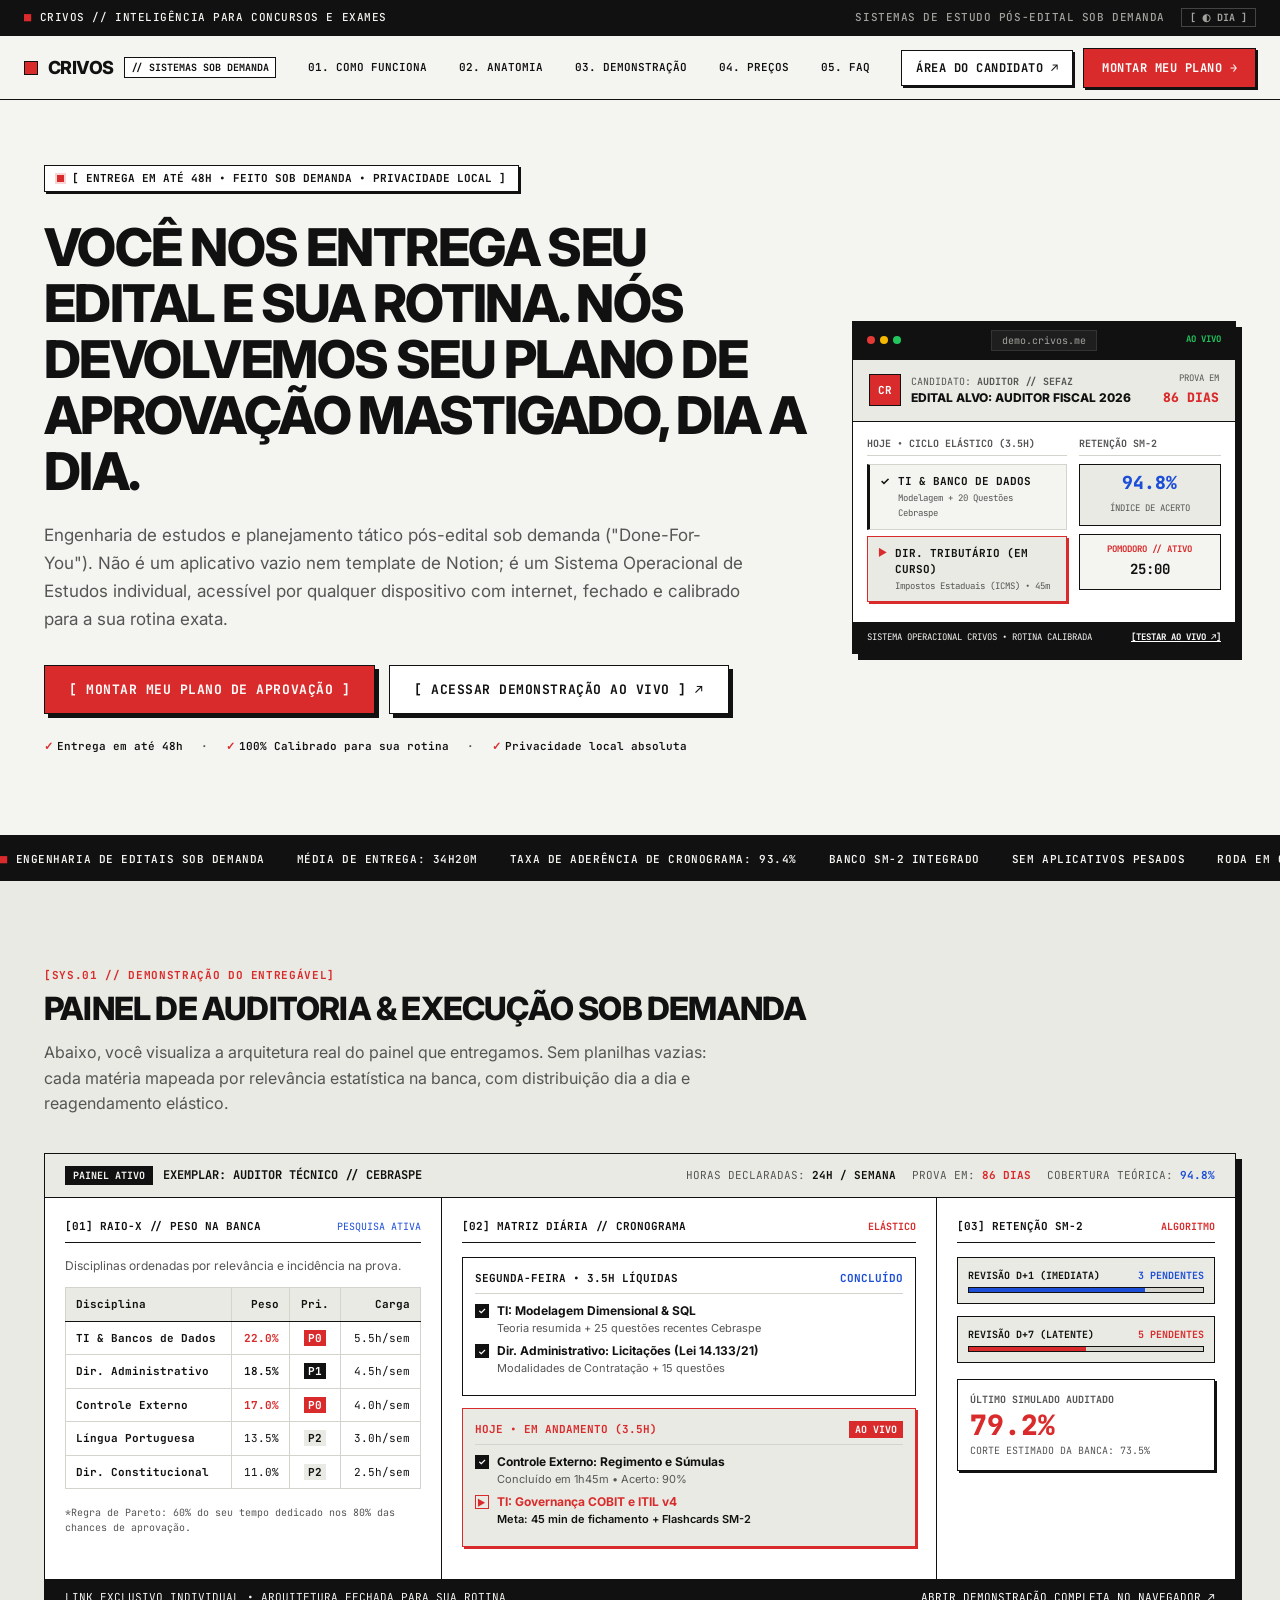
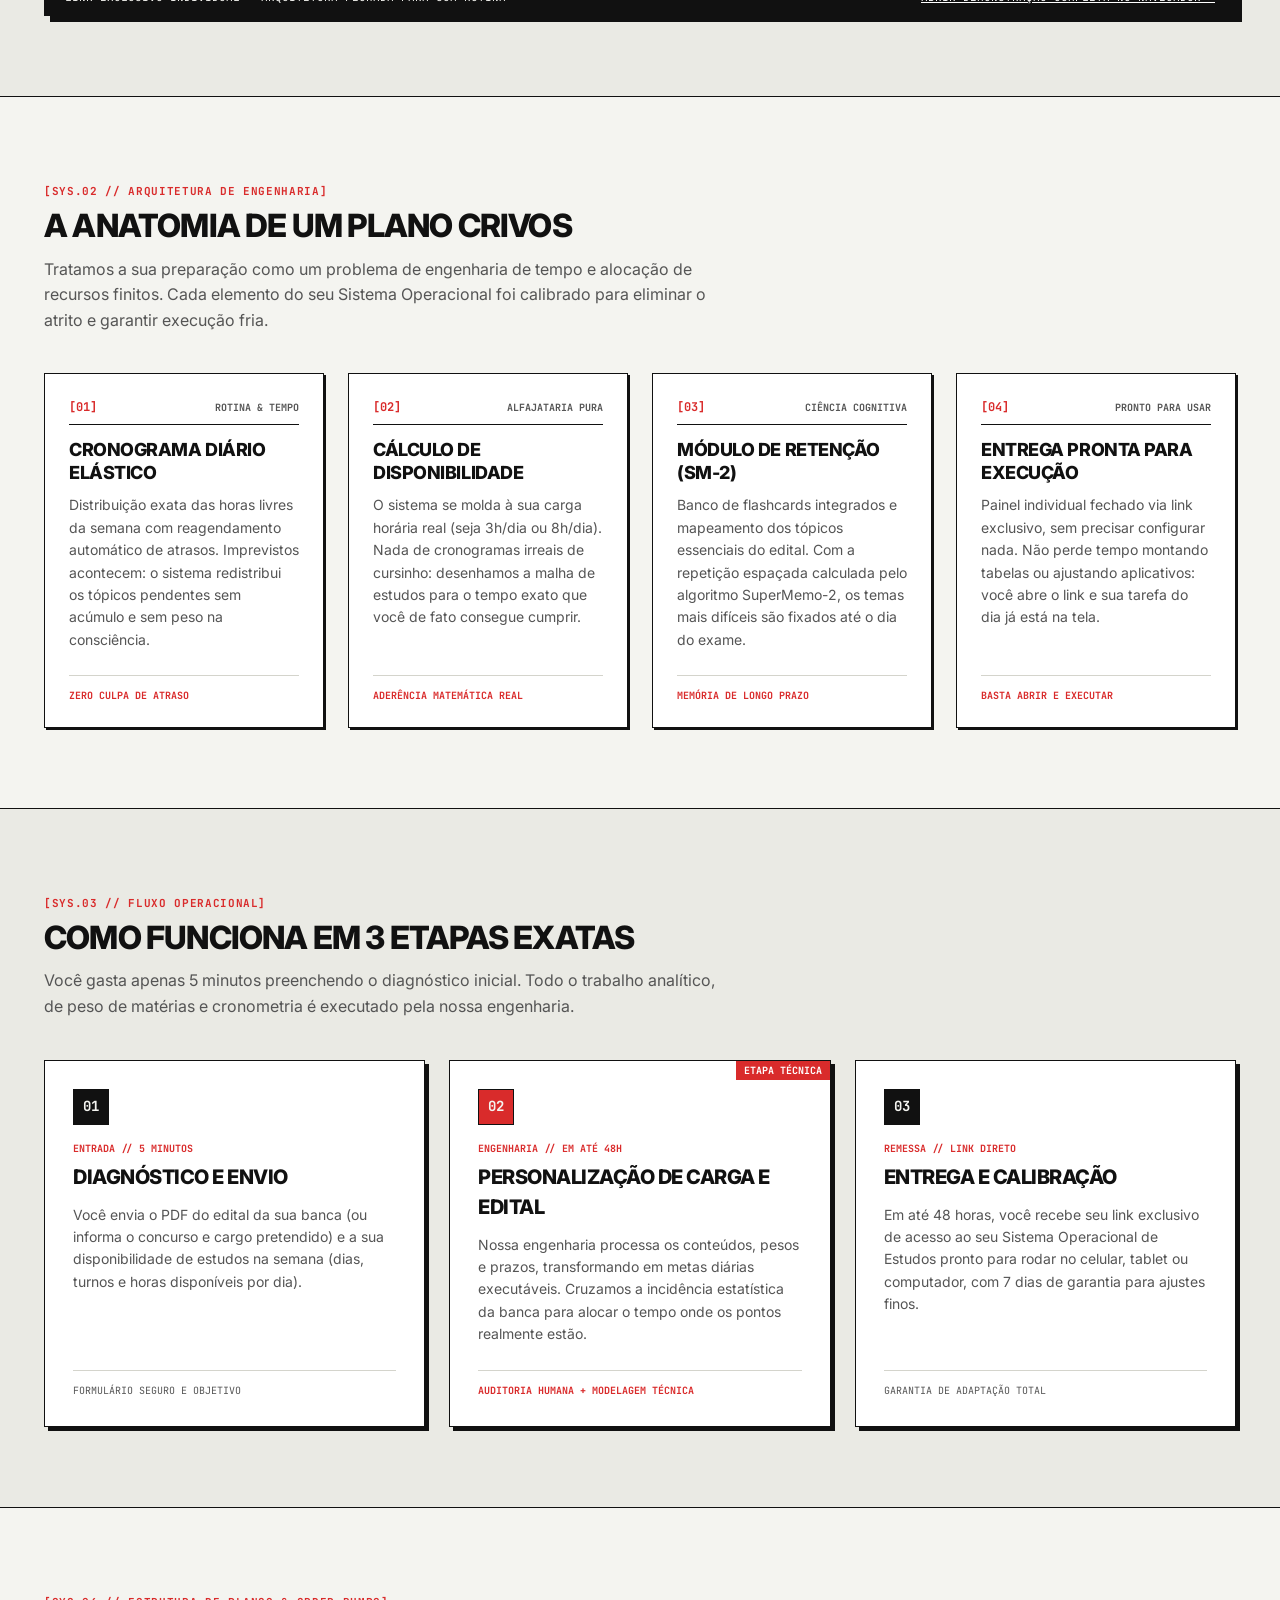
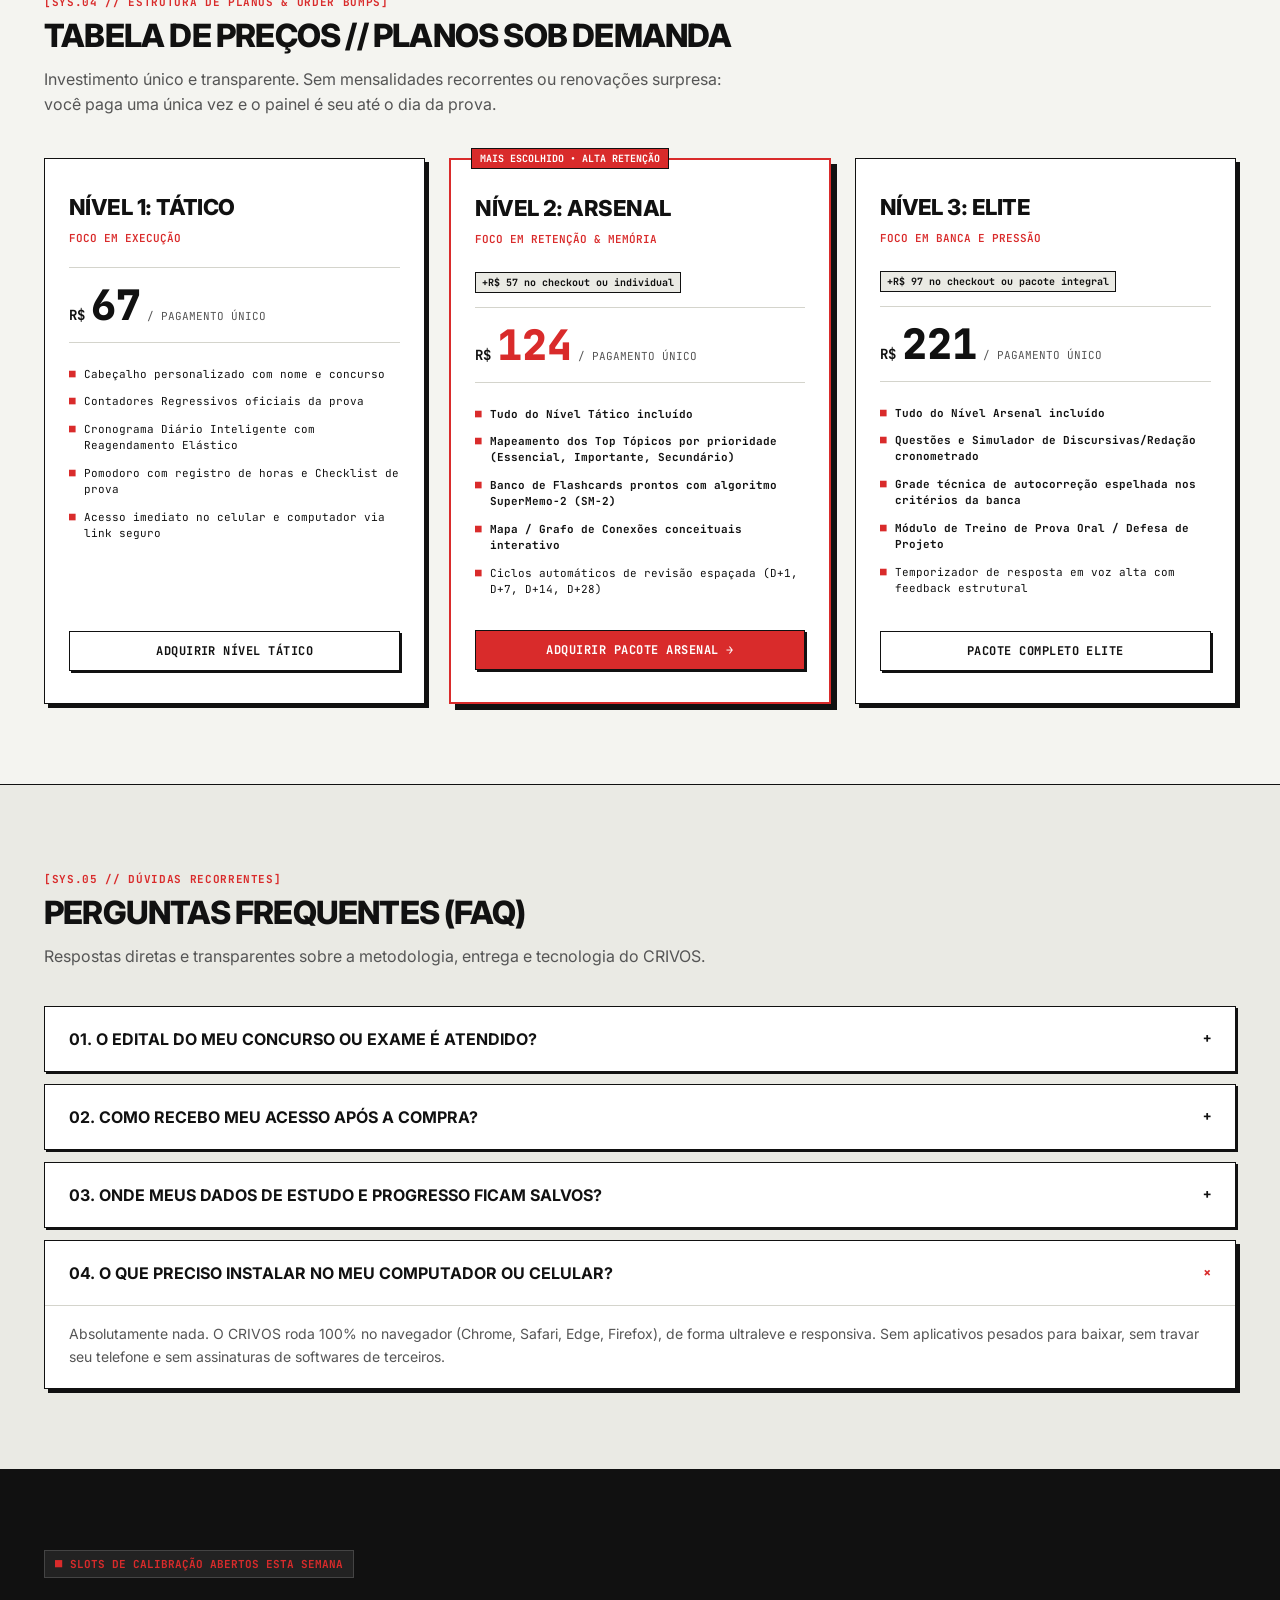
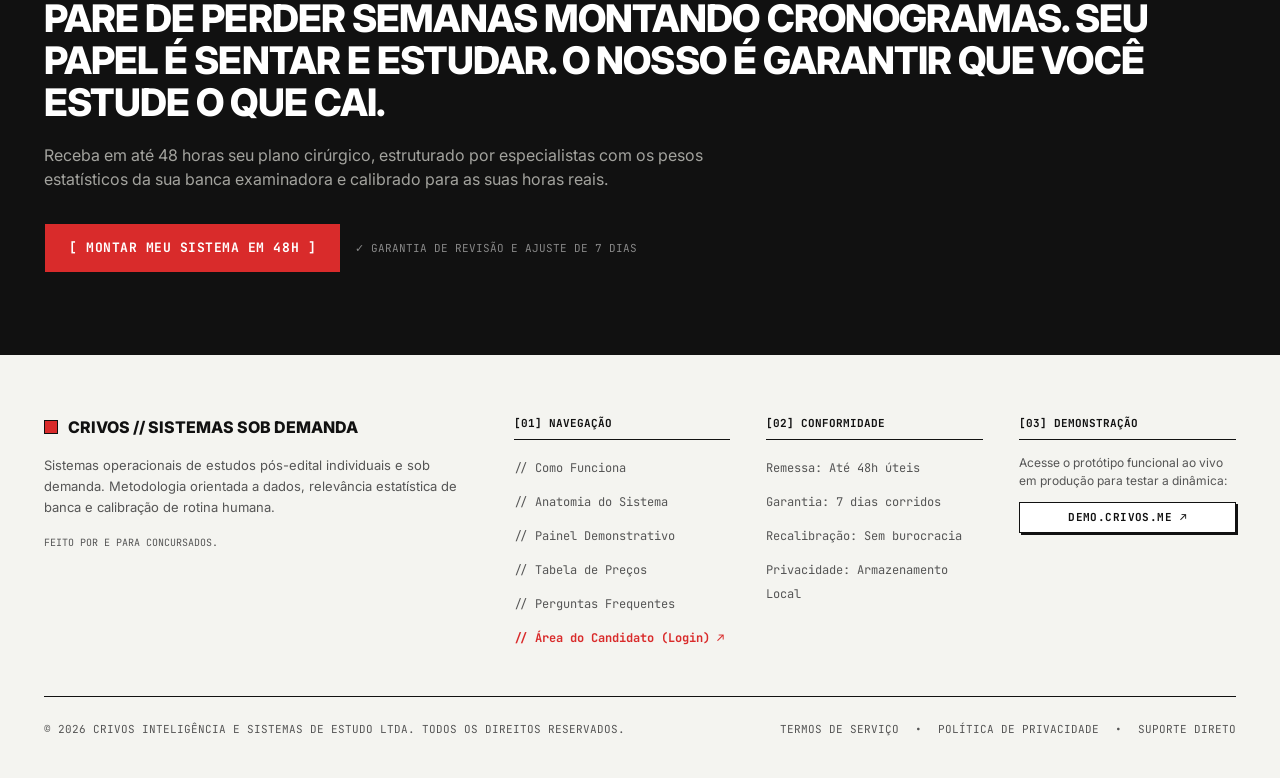
==== commit 3f48c33a: "docs(domains): atualiza referencias textuais para app.crivos.me e demo.crivos.me mantendo links retr" ====
--- a/index_v01.html
+++ b/index_v01.html
@@ -129,7 +129,7 @@
                 <span class="mockup-dot"></span>
                 <span class="mockup-dot"></span>
               </div>
-              <div class="mockup-window-url">crivos-demo.pages.dev</div>
+              <div class="mockup-window-url">demo.crivos.me</div>
               <div class="mockup-live-tag">AO VIVO</div>
             </div>
 
@@ -811,7 +811,7 @@
             Acesse o protótipo funcional ao vivo em produção para testar a dinâmica:
           </p>
           <a href="https://crivos-demo.pages.dev" target="_blank" rel="noopener noreferrer" class="btn btn-outline" style="font-size:11px;padding:6px 12px;width:100%;text-align:center;">
-            crivos-demo.pages.dev ↗
+            demo.crivos.me ↗
           </a>
         </div>
       </div>
